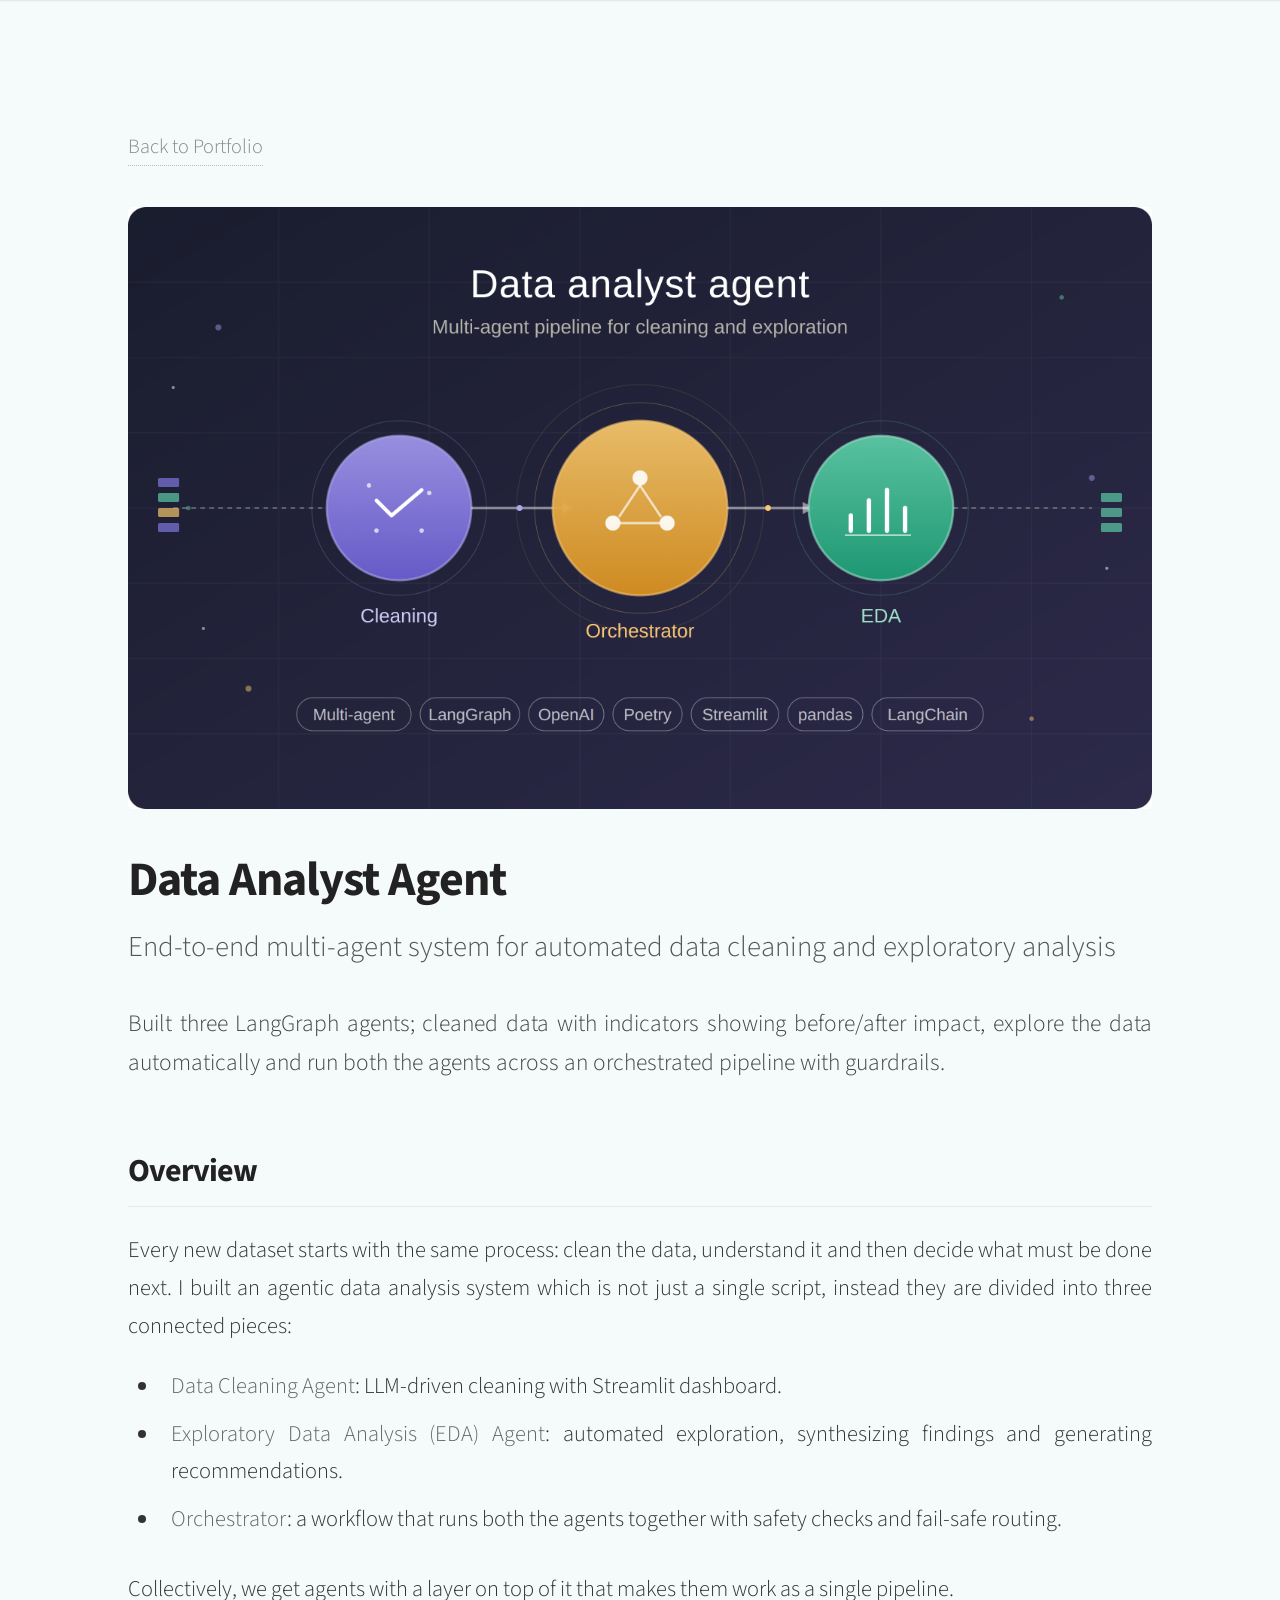
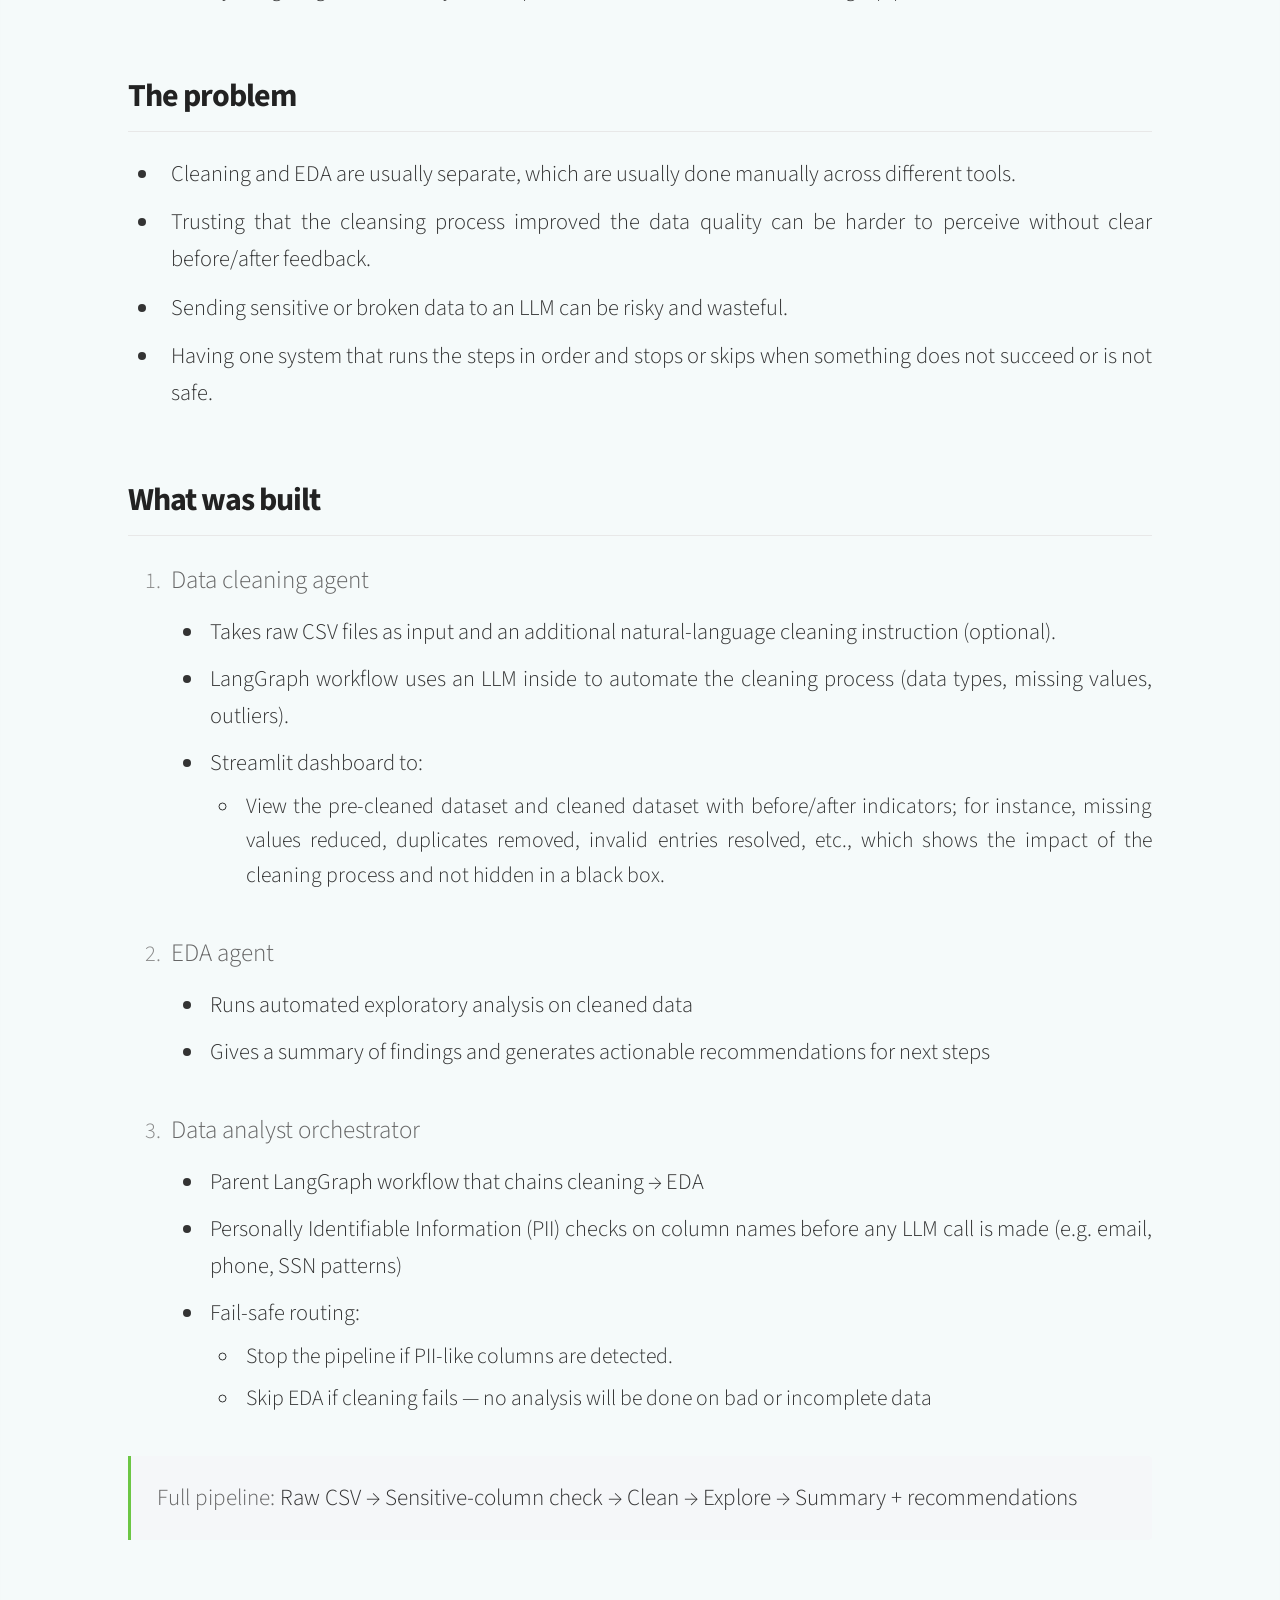
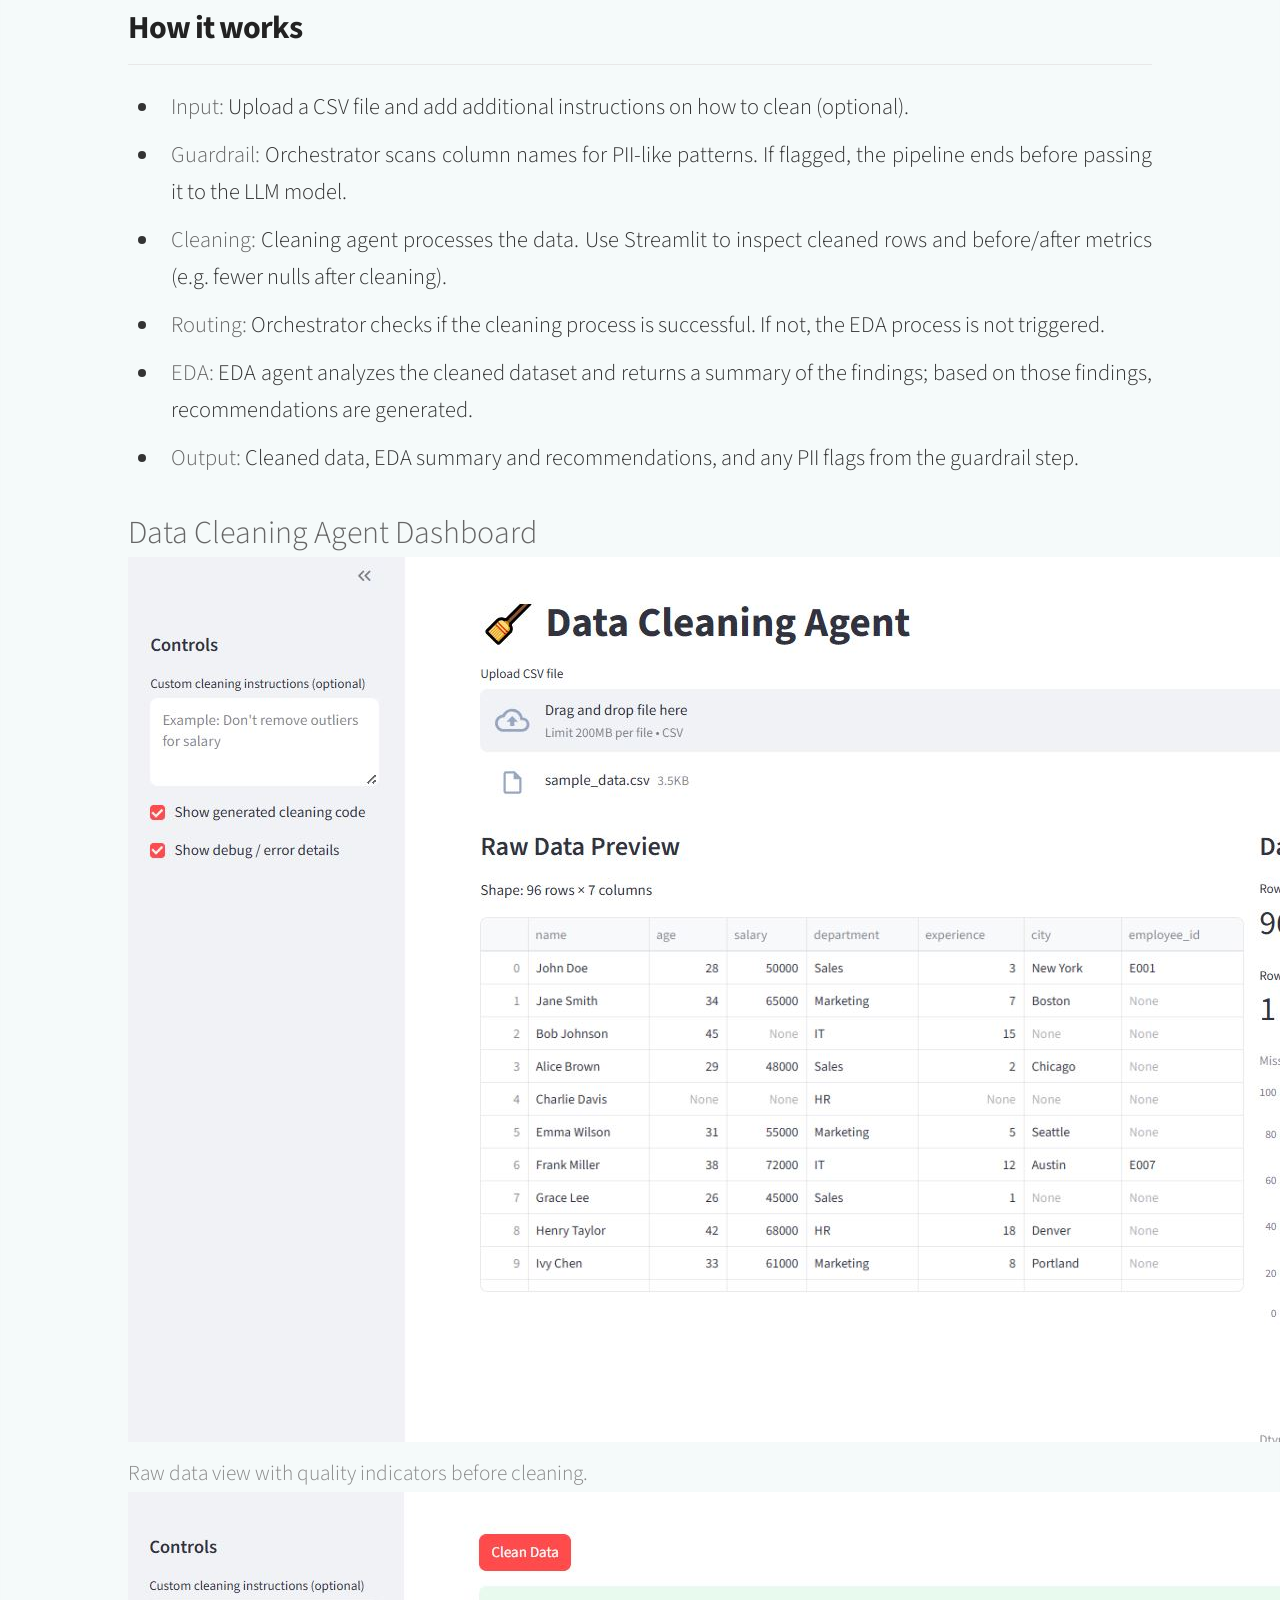
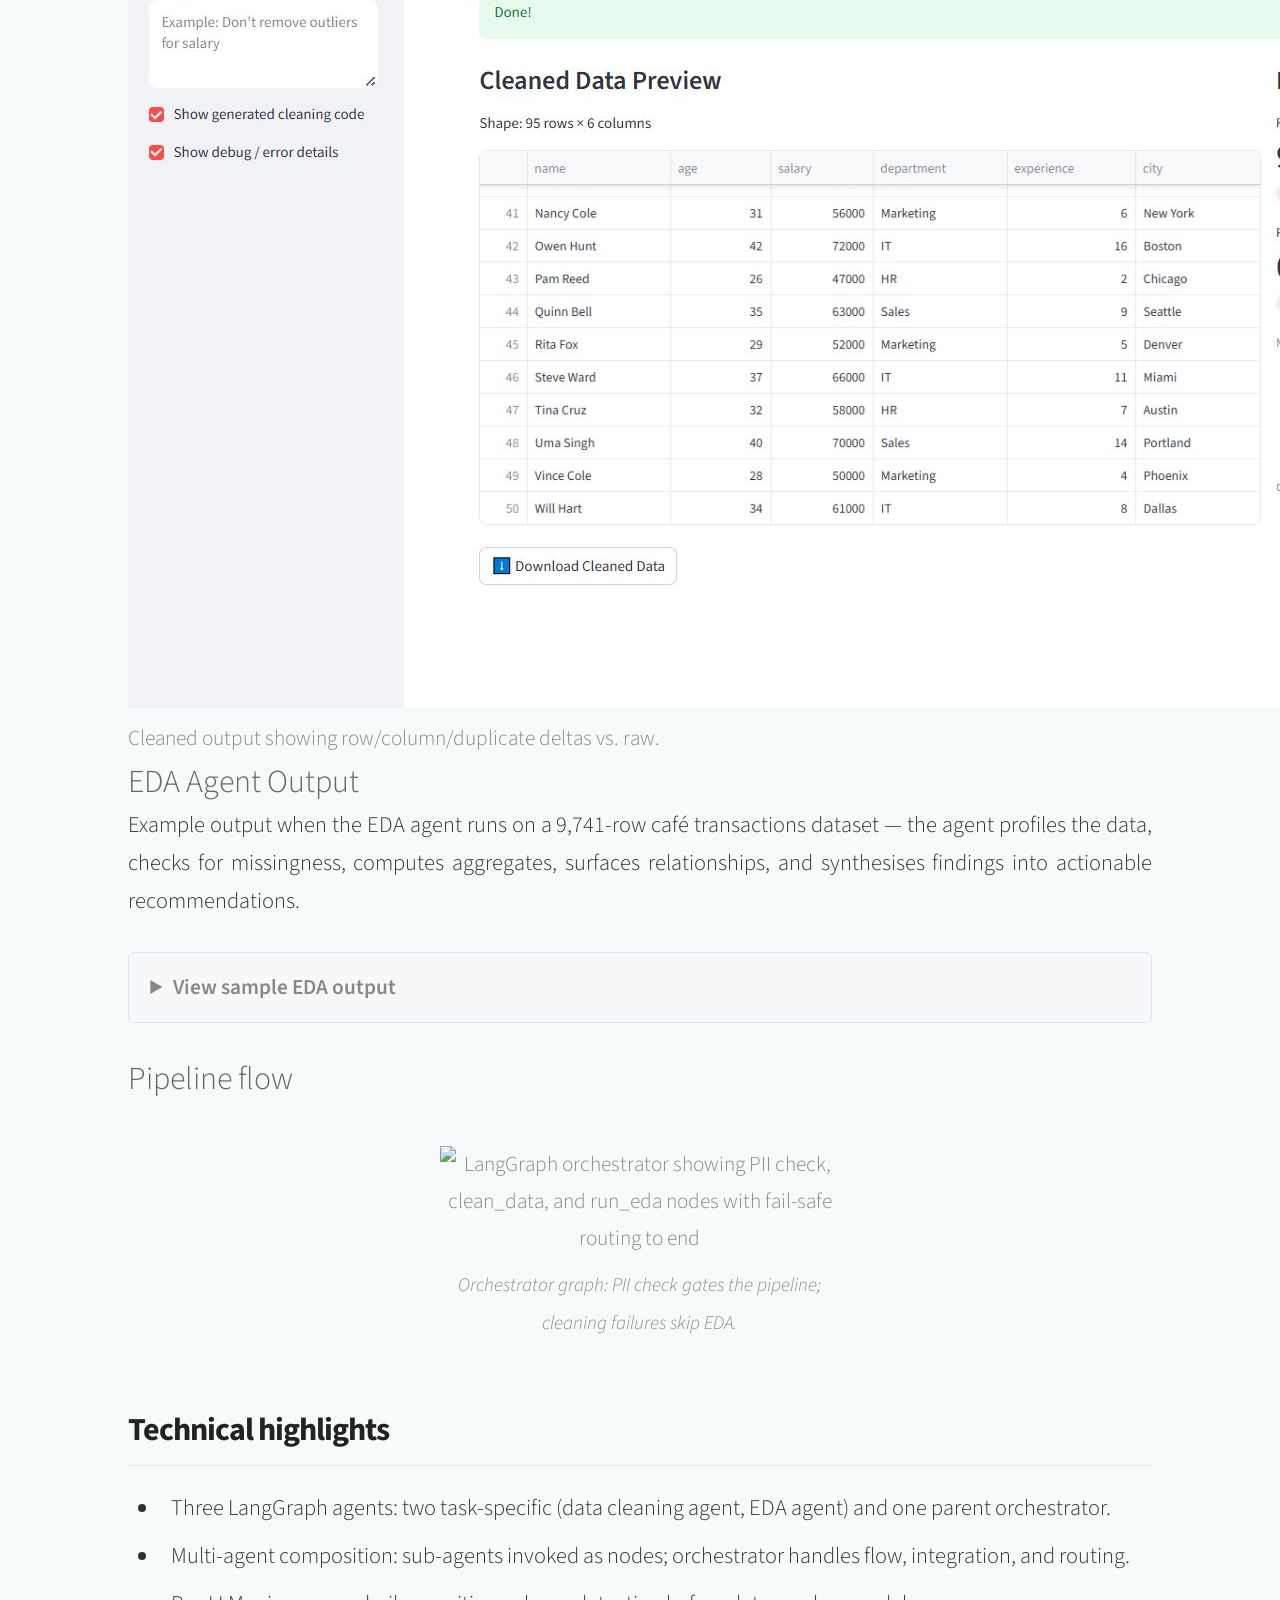
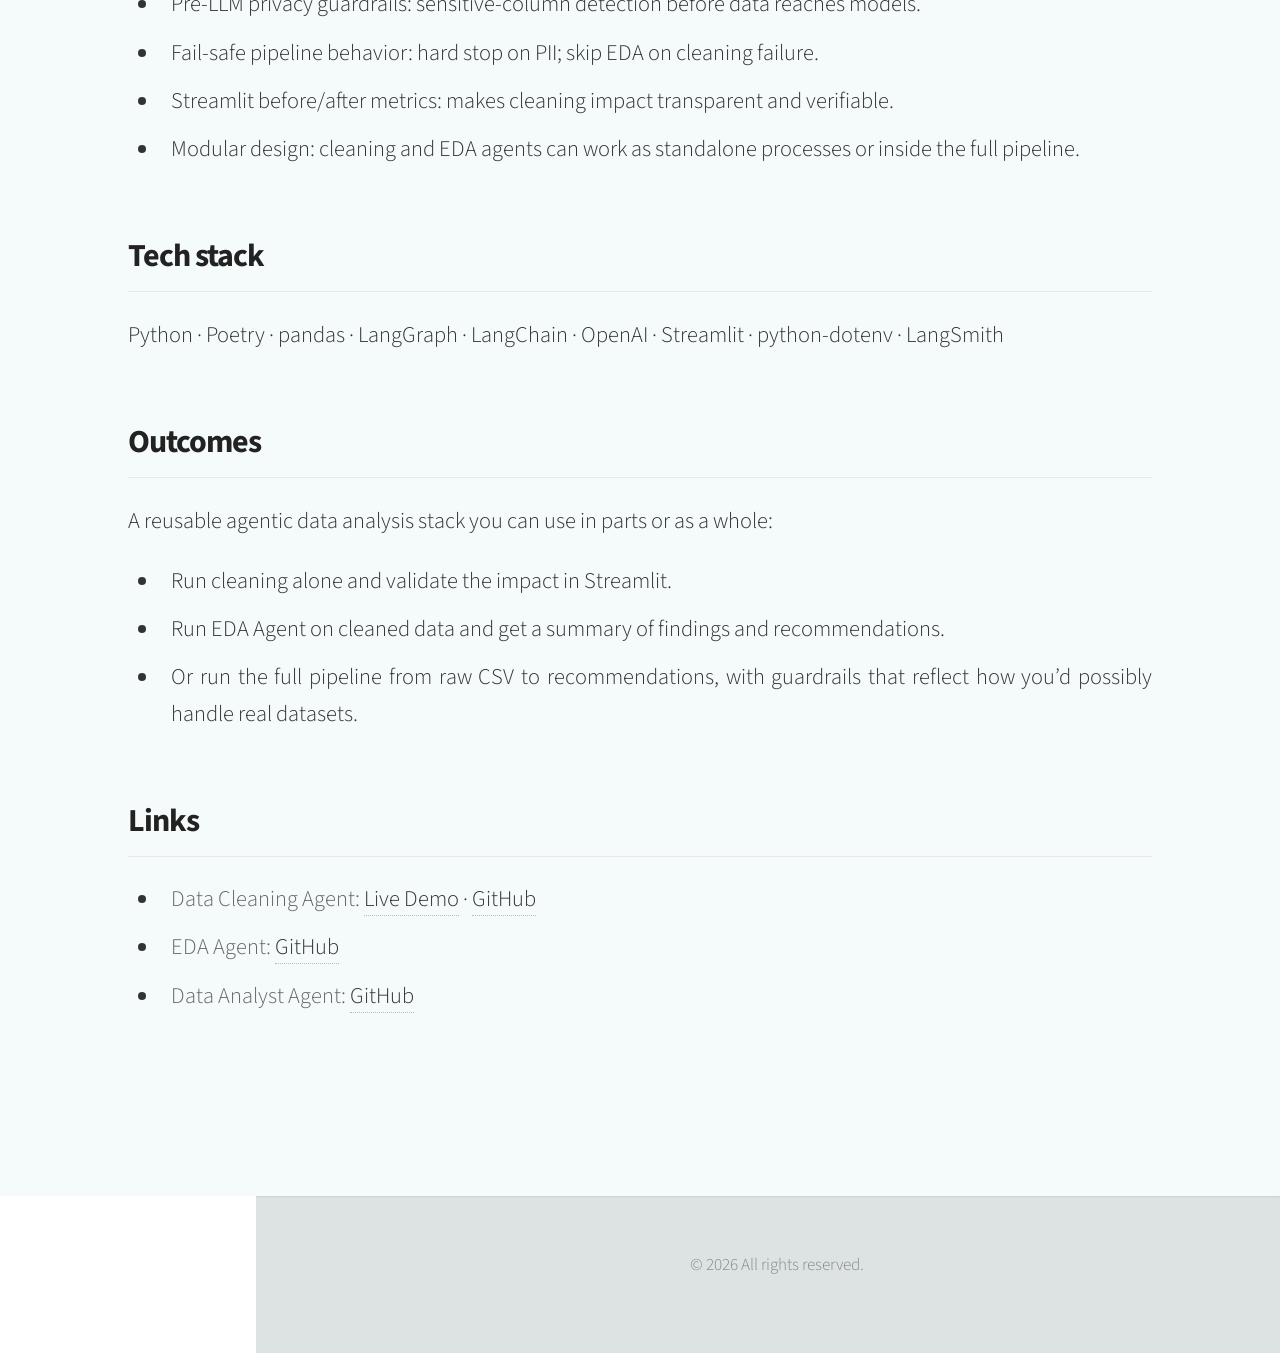
==== data-analyst-agent.html @ 14a00b99 "data analyst agent page updated" ====
<!DOCTYPE HTML>
<html>
	<head>
		<title>Data Analyst Agent | Md. Azlan</title>
		<meta charset="utf-8" />
		<meta name="viewport" content="width=device-width, initial-scale=1, user-scalable=no" />
		<link rel="stylesheet" href="assets/css/main.css" />
		<link rel="stylesheet" href="assets/css/project.css" />
	</head>
	<body class="is-preload project-page">

		<div id="main">
			<section class="two">
				<div class="project-detail">

					<a href="index.html#portfolio" class="back-link icon solid fa-arrow-left"> Back to Portfolio</a>

					<div class="project-hero-image">
						<img src="images/data_analyst_agent_cover.png" alt="Data Analyst Agent" />
					</div>

					<header>
						<h1>Data Analyst Agent</h1>
						<p class="project-tagline">End-to-end multi-agent system for automated data cleaning and exploratory analysis</p>
						<p class="project-lead">Built three LangGraph agents; cleaned data with indicators showing before/after impact, explore the data automatically and run both the agents across an orchestrated pipeline with guardrails.</p>
					</header>

					<h2>Overview</h2>
					<p>Every new dataset starts with the same process: clean the data, understand it and then decide what must be done next. I built an agentic data analysis system which is not just a single script, instead they are divided into three connected pieces:</p>
					<ul>
						<li><strong>Data Cleaning Agent</strong>: LLM-driven cleaning with Streamlit dashboard.</li>
						<li><strong>Exploratory Data Analysis (EDA) Agent</strong>: automated exploration, synthesizing findings and generating recommendations.</li>
						<li><strong>Orchestrator</strong>: a workflow that runs both the agents together with safety checks and fail-safe routing.</li>
					</ul>
					<p>Collectively, we get agents with a layer on top of it that makes them work as a single pipeline.</p>

					<h2>The problem</h2>
					<ul>
						<li>Cleaning and EDA are usually separate, which are usually done manually across different tools.</li>
						<li>Trusting that the cleansing process improved the data quality can be harder to perceive without clear before/after feedback.</li>
						<li>Sending sensitive or broken data to an LLM can be risky and wasteful.</li>
						<li>Having one system that runs the steps in order and stops or skips when something does not succeed or is not safe.</li>
					</ul>

					<h2>What was built</h2>
					<ol class="project-numbered-list">
						<li>
							<strong>Data cleaning agent</strong>
							<ul>
								<li>Takes raw CSV files as input and an additional natural-language cleaning instruction (optional).</li>
								<li>LangGraph workflow uses an LLM inside to automate the cleaning process (data types, missing values, outliers).</li>
								<li>Streamlit dashboard to:
									<ul>
										<li>View the pre-cleaned dataset and cleaned dataset with before/after indicators; for instance, missing values reduced, duplicates removed, invalid entries resolved, etc., which shows the impact of the cleaning process and not hidden in a black box.</li>
									</ul>
								</li>
							</ul>
						</li>
						<li>
							<strong>EDA agent</strong>
							<ul>
								<li>Runs automated exploratory analysis on cleaned data</li>
								<li>Gives a summary of findings and generates actionable recommendations for next steps</li>
							</ul>
						</li>
						<li>
							<strong>Data analyst orchestrator</strong>
							<ul>
								<li>Parent LangGraph workflow that chains cleaning → EDA</li>
								<li>Personally Identifiable Information (PII) checks on column names before any LLM call is made (e.g. email, phone, SSN patterns)</li>
								<li>Fail-safe routing:
									<ul>
										<li>Stop the pipeline if PII-like columns are detected.</li>
										<li>Skip EDA if cleaning fails — no analysis will be done on bad or incomplete data</li>
									</ul>
								</li>
							</ul>
						</li>
					</ol>

					<p class="project-pipeline"><strong>Full pipeline:</strong> Raw CSV → Sensitive-column check → Clean → Explore → Summary + recommendations</p>

					<h2>How it works</h2>
					<ul>
						<li><strong>Input:</strong> Upload a CSV file and add additional instructions on how to clean (optional).</li>
						<li><strong>Guardrail:</strong> Orchestrator scans column names for PII-like patterns. If flagged, the pipeline ends before passing it to the LLM model.</li>
						<li><strong>Cleaning:</strong> Cleaning agent processes the data. Use Streamlit to inspect cleaned rows and before/after metrics (e.g. fewer nulls after cleaning).</li>
						<li><strong>Routing:</strong> Orchestrator checks if the cleaning process is successful. If not, the EDA process is not triggered.</li>
						<li><strong>EDA:</strong> EDA agent analyzes the cleaned dataset and returns a summary of the findings; based on those findings, recommendations are generated.</li>
						<li><strong>Output:</strong> Cleaned data, EDA summary and recommendations, and any PII flags from the guardrail step.</li>
					</ul>

					<h3>Data Cleaning Agent Dashboard</h3>
					<figure class="project-screenshots">
                    	<img src="images/data_cleaning_agent_dashboard_1.JPG" alt="Raw data preview with quality metrics" />
    					<figcaption>Raw data view with quality indicators before cleaning.</figcaption>
                    </figure>
                    <figure class="project-screenshots">
                    	<img src="images/data_cleaning_agent_dashboard_2.JPG" alt="Cleaned data with before/after deltas" />
                        <figcaption>Cleaned output showing row/column/duplicate deltas vs. raw.</figcaption>
                    </figure>

					<h3>EDA Agent Output</h3>
					<p>Example output when the EDA agent runs on a 9,741-row café transactions dataset — the agent profiles the data, checks for missingness, computes aggregates, surfaces relationships, and synthesises findings into actionable recommendations.</p>

					<details class="project-eda-details">
    					<summary>View sample EDA output</summary>
						<pre class="project-eda-output">============================================================
							DATASET PROFILE
							============================================================
							shape: 9,741 rows × 6 columns
							columns: Transaction ID, Item, Quantity, Price Per Unit, Total Spent, Transaction Date
							
							Observations:
							  • The dataset contains 9,741 transactions with an average quantity
								of approximately 3 items per transaction, indicating consistent
								purchasing behavior among customers.
							  • The most frequently purchased item is juice (1,499 transactions),
								while notable occurrences of 'unknown' and 'error' items may
								require further investigation.
							
							============================================================
							MISSINGNESS ANALYSIS
							============================================================
							complete_rows: 9,741 (100.0%)
							
							Observations:
							  • No missing values in any column — the dataset is fully populated,
								so all variables are available for analysis without imputation.
							
							============================================================
							AGGREGATES ANALYSIS
							============================================================
							group_by: Item
							
							Observations:
							  • Juice is the most popular item (1,499 purchases), followed by
								coffee and cake — a strong preference for beverages and desserts.
							  • Max price for juice and salad is $5.00 (premium offerings),
								while coffee and cake sit at $3.00 (more affordable).
							
							============================================================
							RELATIONSHIPS ANALYSIS
							============================================================
							Observations:
							  • Strong positive correlation (0.65) between Quantity and Total Spent
								— higher quantities lead to significantly higher spending.
							  • Mean price range across items is 3.77, suggesting considerable
								pricing variation that could influence purchasing behavior.
							
							============================================================
							FINAL SYNTHESIS
							============================================================
							Summary:
							Consistent purchasing behavior with juice leading sales, followed by
							coffee and cake. A strong positive correlation between quantity and
							total spent indicates higher quantities drive increased spending,
							while pricing variation across items may influence decisions.
							
							Recommendations:
							  • Investigate 'unknown' and 'error' items to understand their impact
								on sales and customer experience.
							  • Promote top-sellers (juice, coffee, cake) to boost sales further.
							  • Segment customers by purchasing behavior for tailored marketing.
							  • Refine pricing strategy for premium items (juice, salad) to
								maximise revenue while maintaining interest.</pre>
						</details>

					<h3>Pipeline flow</h3>
                    <figure class="project-graph">
                    	<img src="images/data_analyst_agent_graph.png" alt="LangGraph orchestrator showing PII check, clean_data, and run_eda nodes with fail-safe routing to end" />
                    	<figcaption>Orchestrator graph: PII check gates the pipeline; cleaning failures skip EDA.</figcaption>
                    </figure>

					<h2>Technical highlights</h2>
					<ul>
						<li>Three LangGraph agents: two task-specific (data cleaning agent, EDA agent) and one parent orchestrator.</li>
						<li>Multi-agent composition: sub-agents invoked as nodes; orchestrator handles flow, integration, and routing.</li>
						<li>Pre-LLM privacy guardrails: sensitive-column detection before data reaches models.</li>
						<li>Fail-safe pipeline behavior: hard stop on PII; skip EDA on cleaning failure.</li>
						<li>Streamlit before/after metrics: makes cleaning impact transparent and verifiable.</li>
						<li>Modular design: cleaning and EDA agents can work as standalone processes or inside the full pipeline.</li>
					</ul>

					<h2>Tech stack</h2>
					<p>Python · Poetry · pandas · LangGraph · LangChain · OpenAI · Streamlit · python-dotenv · LangSmith</p>

					<h2>Outcomes</h2>
					<p>A reusable agentic data analysis stack you can use in parts or as a whole:</p>
					<ul>
						<li>Run cleaning alone and validate the impact in Streamlit.</li>
						<li>Run EDA Agent on cleaned data and get a summary of findings and recommendations.</li>
						<li>Or run the full pipeline from raw CSV to recommendations, with guardrails that reflect how you’d possibly handle real datasets.</li>
					</ul>

					<h2>Links</h2>
					<ul>
						<li><strong>Data Cleaning Agent:</strong>
							<a href="https://data-cleaning-agent-6f5w.onrender.com/" target="_blank" rel="noopener noreferrer">Live Demo</a> ·
							<a href="https://github.com/azlanm10/data_cleaning_agent" target="_blank" rel="noopener noreferrer">GitHub</a>
						</li>
						<li><strong>EDA Agent:</strong> 
							<a href="https://github.com/azlanm10/eda_workflow" target="_blank" rel="noopener noreferrer">GitHub</a>
						</li>
						<li><strong>Data Analyst Agent:</strong> 
							<a href="https://github.com/azlanm10/data_analyst_agent" target="_blank" rel="noopener noreferrer">GitHub</a>
						</li>
					</ul>
				</div>
			</section>
		</div>

		<div id="footer">
			<ul class="copyright">
				<li>&copy; 2026 All rights reserved.</li>
			</ul>
		</div>

		<script src="assets/js/jquery.min.js"></script>
		<script src="assets/js/jquery.scrolly.min.js"></script>
		<script src="assets/js/jquery.scrollex.min.js"></script>
		<script src="assets/js/browser.min.js"></script>
		<script src="assets/js/breakpoints.min.js"></script>
		<script src="assets/js/util.js"></script>
		<script src="assets/js/main.js"></script>

	</body>
</html>
---- assets/css/main.css ----
@import url("fontawesome-all.min.css");
@import url("https://fonts.googleapis.com/css?family=Source+Sans+Pro:300,300italic,400,600,700");

/*
	Prologue by HTML5 UP
	html5up.net | @ajlkn
	Free for personal and commercial use under the CCA 3.0 license (html5up.net/license)
*/

html, body, div, span, applet, object,
iframe, h1, h2, h3, h4, h5, h6, p, blockquote,
pre, a, abbr, acronym, address, big, cite,
code, del, dfn, em, img, ins, kbd, q, s, samp,
small, strike, strong, sub, sup, tt, var, b,
u, i, center, dl, dt, dd, ol, ul, li, fieldset,
form, label, legend, table, caption, tbody,
tfoot, thead, tr, th, td, article, aside,
canvas, details, embed, figure, figcaption,
footer, header, hgroup, menu, nav, output, ruby,
section, summary, time, mark, audio, video {
	margin: 0;
	padding: 0;
	border: 0;
	font-size: 100%;
	font: inherit;
	vertical-align: baseline;}

article, aside, details, figcaption, figure,
footer, header, hgroup, menu, nav, section {
	display: block;}

body {
	line-height: 1;
}

ol, ul {
	list-style: none;
}

blockquote, q {
	quotes: none;
}

	blockquote:before, blockquote:after, q:before, q:after {
		content: '';
		content: none;
	}

table {
	border-collapse: collapse;
	border-spacing: 0;
}

body {
	-webkit-text-size-adjust: none;
}

mark {
	background-color: transparent;
	color: inherit;
}

input::-moz-focus-inner {
	border: 0;
	padding: 0;
}

input, select, textarea {
	-moz-appearance: none;
	-webkit-appearance: none;
	-ms-appearance: none;
	appearance: none;
}

/* Basic */

	html {
		box-sizing: border-box;
	}

	*, *:before, *:after {
		box-sizing: inherit;
	}

	body {
		background: #fff;
		font-family: 'Source Sans Pro', sans-serif;
		font-size: 19pt;
		font-weight: 300;
		line-height: 1.75em;
		color: #888;
	}

		body.is-preload *, body.is-preload *:before, body.is-preload *:after {
			-moz-animation: none !important;
			-webkit-animation: none !important;
			-ms-animation: none !important;
			animation: none !important;
			-moz-transition: none !important;
			-webkit-transition: none !important;
			-ms-transition: none !important;
			transition: none !important;
		}

	input, textarea, select {
		font-family: 'Source Sans Pro', sans-serif;
		font-size: 19pt;
		font-weight: 300;
		line-height: 1.75em;
		color: #888;
	}

	h1, h2, h3, h4, h5, h6 {
		font-weight: 300;
		color: #666;
		line-height: 1.5em;
	}

	h1 a, h2 a, h3 a, h4 a, h5 a, h6 a {
		color: inherit;
		text-decoration: none;
	}

		h1 a strong, h2 a strong, h3 a strong, h4 a strong, h5 a strong, h6 a strong {
			color: #333;
		}

	h2 {
		font-size: 2em;
		font-weight: bold;
		letter-spacing: -1px;
	}

		h2.alt {
			color: #888;
		}

			h2.alt strong {
				color: #666;
			}
	
	h4 {
		font-size: 1.5em;
		font-weight: bold;
		letter-spacing: -1px;
	}
		
		h2.alt {
			color: #221717;
		}

			h4.alt strong {
				color: #1f1616;
			}

	h3 {
		font-size: 1.5em;
	}

	header {
		margin: 0 0 2em 0;
	}

		header > p {
			margin: 1em 0 0 0;
		}

	footer {
		margin: 2em 0 0 0;
	}

	strong, b {
		font-weight: 300;
		color: #666;
	}

	em, i {
		font-style: italic;
	}

	a {
		text-decoration: none;
		color: inherit;
		border-bottom: dotted 1px rgba(128, 128, 128, 0.5);
		-moz-transition: color 0.35s ease-in-out, border-bottom-color 0.35s ease-in-out;
		-webkit-transition: color 0.35s ease-in-out, border-bottom-color 0.35s ease-in-out;
		-ms-transition: color 0.35s ease-in-out, border-bottom-color 0.35s ease-in-out;
		transition: color 0.35s ease-in-out, border-bottom-color 0.35s ease-in-out;
		outline: 0;
	}

		a:hover {
			color: #E27689;
			border-bottom-color: rgba(255, 255, 255, 0);
		}

	sub {
		position: relative;
		top: 0.5em;
		font-size: 0.8em;
	}

	sup {
		position: relative;
		top: -0.5em;
		font-size: 0.8em;
	}

	hr {
		border: 0;
		border-top: solid 1px #ddd;
	}

	blockquote {
		border-left: solid 0.5em #ddd;
		padding: 1em 0 1em 2em;
		font-style: italic;
	}

	p, ul, ol, dl, table {
		margin-bottom: 2em;
	}

	br.clear {
		clear: both;
	}

/* Container */

	.container {
		margin: 0 auto;
		max-width: 100%;
		width: 1400px;
	}

		@media screen and (min-width: 961px) and (max-width: 1880px) {

			.container {
				width: 1200px;
			}

		}

		@media screen and (min-width: 961px) and (max-width: 1620px) {

			.container {
				width: 960px;
			}

		}

		@media screen and (min-width: 961px) and (max-width: 1320px) {

			.container {
				width: 100%;
			}

		}

		@media screen and (max-width: 960px) {

			.container {
				width: 100%;
			}

		}

		@media screen and (max-width: 736px) {

			.container {
				width: 100%;
			}

		}

/* Row */

	.row {
		display: flex;
		flex-wrap: wrap;
		box-sizing: border-box;
		align-items: stretch;
	}

		.row > * {
			box-sizing: border-box;
		}

		.row.gtr-uniform > * > :last-child {
			margin-bottom: 0;
		}

		.row.aln-left {
			justify-content: flex-start;
		}

		.row.aln-center {
			justify-content: center;
		}

		.row.aln-right {
			justify-content: flex-end;
		}

		.row.aln-top {
			align-items: flex-start;
		}

		.row.aln-middle {
			align-items: center;
		}

		.row.aln-bottom {
			align-items: flex-end;
		}

		.row > .imp {
			order: -1;
		}

		.row > .col-1 {
			width: 8.33333%;
		}

		.row > .off-1 {
			margin-left: 8.33333%;
		}

		.row > .col-2 {
			width: 16.66667%;
		}

		.row > .off-2 {
			margin-left: 16.66667%;
		}

		.row > .col-3 {
			width: 25%;
		}

		.row > .off-3 {
			margin-left: 25%;
		}

		.row > .col-4 {
			width: 33.33333%;
		}

		.row > .off-4 {
			margin-left: 33.33333%;
		}

		.row > .col-5 {
			width: 41.66667%;
		}

		.row > .off-5 {
			margin-left: 41.66667%;
		}

		.row > .col-6 {
			width: 50%;
		}

		.row > .off-6 {
			margin-left: 50%;
		}

		.row > .col-7 {
			width: 58.33333%;
		}

		.row > .off-7 {
			margin-left: 58.33333%;
		}

		.row > .col-8 {
			width: 66.66667%;
		}

		.row > .off-8 {
			margin-left: 66.66667%;
		}

		.row > .col-9 {
			width: 75%;
		}

		.row > .off-9 {
			margin-left: 75%;
		}

		.row > .col-10 {
			width: 83.33333%;
		}

		.row > .off-10 {
			margin-left: 83.33333%;
		}

		.row > .col-11 {
			width: 91.66667%;
		}

		.row > .off-11 {
			margin-left: 91.66667%;
		}

		.row > .col-12 {
			width: 100%;
		}

		.row > .off-12 {
			margin-left: 100%;
		}

		.row.gtr-0 {
			margin-top: 0px;
			margin-left: 0px;
		}

			.row.gtr-0 > * {
				padding: 0px 0 0 0px;
			}

			.row.gtr-0.gtr-uniform {
				margin-top: 0px;
			}

				.row.gtr-0.gtr-uniform > * {
					padding-top: 0px;
				}

		.row.gtr-25 {
			margin-top: -10px;
			margin-left: -10px;
		}

			.row.gtr-25 > * {
				padding: 10px 0 0 10px;
			}

			.row.gtr-25.gtr-uniform {
				margin-top: -10px;
			}

				.row.gtr-25.gtr-uniform > * {
					padding-top: 10px;
				}

		.row.gtr-50 {
			margin-top: -20px;
			margin-left: -20px;
		}

			.row.gtr-50 > * {
				padding: 20px 0 0 20px;
			}

			.row.gtr-50.gtr-uniform {
				margin-top: -20px;
			}

				.row.gtr-50.gtr-uniform > * {
					padding-top: 20px;
				}

		.row {
			margin-top: -40px;
			margin-left: -40px;
		}

			.row > * {
				padding: 40px 0 0 40px;
			}

			.row.gtr-uniform {
				margin-top: -40px;
			}

				.row.gtr-uniform > * {
					padding-top: 40px;
				}

		.row.gtr-150 {
			margin-top: -60px;
			margin-left: -60px;
		}

			.row.gtr-150 > * {
				padding: 60px 0 0 60px;
			}

			.row.gtr-150.gtr-uniform {
				margin-top: -60px;
			}

				.row.gtr-150.gtr-uniform > * {
					padding-top: 60px;
				}

		.row.gtr-200 {
			margin-top: -80px;
			margin-left: -80px;
		}

			.row.gtr-200 > * {
				padding: 80px 0 0 80px;
			}

			.row.gtr-200.gtr-uniform {
				margin-top: -80px;
			}

				.row.gtr-200.gtr-uniform > * {
					padding-top: 80px;
				}

		@media screen and (min-width: 961px) and (max-width: 1880px) {

			.row {
				display: flex;
				flex-wrap: wrap;
				box-sizing: border-box;
				align-items: stretch;
			}

				.row > * {
					box-sizing: border-box;
				}

				.row.gtr-uniform > * > :last-child {
					margin-bottom: 0;
				}

				.row.aln-left {
					justify-content: flex-start;
				}

				.row.aln-center {
					justify-content: center;
				}

				.row.aln-right {
					justify-content: flex-end;
				}

				.row.aln-top {
					align-items: flex-start;
				}

				.row.aln-middle {
					align-items: center;
				}

				.row.aln-bottom {
					align-items: flex-end;
				}

				.row > .imp-wide {
					order: -1;
				}

				.row > .col-1-wide {
					width: 8.33333%;
				}

				.row > .off-1-wide {
					margin-left: 8.33333%;
				}

				.row > .col-2-wide {
					width: 16.66667%;
				}

				.row > .off-2-wide {
					margin-left: 16.66667%;
				}

				.row > .col-3-wide {
					width: 25%;
				}

				.row > .off-3-wide {
					margin-left: 25%;
				}

				.row > .col-4-wide {
					width: 33.33333%;
				}

				.row > .off-4-wide {
					margin-left: 33.33333%;
				}

				.row > .col-5-wide {
					width: 41.66667%;
				}

				.row > .off-5-wide {
					margin-left: 41.66667%;
				}

				.row > .col-6-wide {
					width: 50%;
				}

				.row > .off-6-wide {
					margin-left: 50%;
				}

				.row > .col-7-wide {
					width: 58.33333%;
				}

				.row > .off-7-wide {
					margin-left: 58.33333%;
				}

				.row > .col-8-wide {
					width: 66.66667%;
				}

				.row > .off-8-wide {
					margin-left: 66.66667%;
				}

				.row > .col-9-wide {
					width: 75%;
				}

				.row > .off-9-wide {
					margin-left: 75%;
				}

				.row > .col-10-wide {
					width: 83.33333%;
				}

				.row > .off-10-wide {
					margin-left: 83.33333%;
				}

				.row > .col-11-wide {
					width: 91.66667%;
				}

				.row > .off-11-wide {
					margin-left: 91.66667%;
				}

				.row > .col-12-wide {
					width: 100%;
				}

				.row > .off-12-wide {
					margin-left: 100%;
				}

				.row.gtr-0 {
					margin-top: 0px;
					margin-left: 0px;
				}

					.row.gtr-0 > * {
						padding: 0px 0 0 0px;
					}

					.row.gtr-0.gtr-uniform {
						margin-top: 0px;
					}

						.row.gtr-0.gtr-uniform > * {
							padding-top: 0px;
						}

				.row.gtr-25 {
					margin-top: -10px;
					margin-left: -10px;
				}

					.row.gtr-25 > * {
						padding: 10px 0 0 10px;
					}

					.row.gtr-25.gtr-uniform {
						margin-top: -10px;
					}

						.row.gtr-25.gtr-uniform > * {
							padding-top: 10px;
						}

				.row.gtr-50 {
					margin-top: -20px;
					margin-left: -20px;
				}

					.row.gtr-50 > * {
						padding: 20px 0 0 20px;
					}

					.row.gtr-50.gtr-uniform {
						margin-top: -20px;
					}

						.row.gtr-50.gtr-uniform > * {
							padding-top: 20px;
						}

				.row {
					margin-top: -40px;
					margin-left: -40px;
				}

					.row > * {
						padding: 40px 0 0 40px;
					}

					.row.gtr-uniform {
						margin-top: -40px;
					}

						.row.gtr-uniform > * {
							padding-top: 40px;
						}

				.row.gtr-150 {
					margin-top: -60px;
					margin-left: -60px;
				}

					.row.gtr-150 > * {
						padding: 60px 0 0 60px;
					}

					.row.gtr-150.gtr-uniform {
						margin-top: -60px;
					}

						.row.gtr-150.gtr-uniform > * {
							padding-top: 60px;
						}

				.row.gtr-200 {
					margin-top: -80px;
					margin-left: -80px;
				}

					.row.gtr-200 > * {
						padding: 80px 0 0 80px;
					}

					.row.gtr-200.gtr-uniform {
						margin-top: -80px;
					}

						.row.gtr-200.gtr-uniform > * {
							padding-top: 80px;
						}

		}

		@media screen and (min-width: 961px) and (max-width: 1620px) {

			.row {
				display: flex;
				flex-wrap: wrap;
				box-sizing: border-box;
				align-items: stretch;
			}

				.row > * {
					box-sizing: border-box;
				}

				.row.gtr-uniform > * > :last-child {
					margin-bottom: 0;
				}

				.row.aln-left {
					justify-content: flex-start;
				}

				.row.aln-center {
					justify-content: center;
				}

				.row.aln-right {
					justify-content: flex-end;
				}

				.row.aln-top {
					align-items: flex-start;
				}

				.row.aln-middle {
					align-items: center;
				}

				.row.aln-bottom {
					align-items: flex-end;
				}

				.row > .imp-normal {
					order: -1;
				}

				.row > .col-1-normal {
					width: 8.33333%;
				}

				.row > .off-1-normal {
					margin-left: 8.33333%;
				}

				.row > .col-2-normal {
					width: 16.66667%;
				}

				.row > .off-2-normal {
					margin-left: 16.66667%;
				}

				.row > .col-3-normal {
					width: 25%;
				}

				.row > .off-3-normal {
					margin-left: 25%;
				}

				.row > .col-4-normal {
					width: 33.33333%;
				}

				.row > .off-4-normal {
					margin-left: 33.33333%;
				}

				.row > .col-5-normal {
					width: 41.66667%;
				}

				.row > .off-5-normal {
					margin-left: 41.66667%;
				}

				.row > .col-6-normal {
					width: 50%;
				}

				.row > .off-6-normal {
					margin-left: 50%;
				}

				.row > .col-7-normal {
					width: 58.33333%;
				}

				.row > .off-7-normal {
					margin-left: 58.33333%;
				}

				.row > .col-8-normal {
					width: 66.66667%;
				}

				.row > .off-8-normal {
					margin-left: 66.66667%;
				}

				.row > .col-9-normal {
					width: 75%;
				}

				.row > .off-9-normal {
					margin-left: 75%;
				}

				.row > .col-10-normal {
					width: 83.33333%;
				}

				.row > .off-10-normal {
					margin-left: 83.33333%;
				}

				.row > .col-11-normal {
					width: 91.66667%;
				}

				.row > .off-11-normal {
					margin-left: 91.66667%;
				}

				.row > .col-12-normal {
					width: 100%;
				}

				.row > .off-12-normal {
					margin-left: 100%;
				}

				.row.gtr-0 {
					margin-top: 0px;
					margin-left: 0px;
				}

					.row.gtr-0 > * {
						padding: 0px 0 0 0px;
					}

					.row.gtr-0.gtr-uniform {
						margin-top: 0px;
					}

						.row.gtr-0.gtr-uniform > * {
							padding-top: 0px;
						}

				.row.gtr-25 {
					margin-top: -10px;
					margin-left: -10px;
				}

					.row.gtr-25 > * {
						padding: 10px 0 0 10px;
					}

					.row.gtr-25.gtr-uniform {
						margin-top: -10px;
					}

						.row.gtr-25.gtr-uniform > * {
							padding-top: 10px;
						}

				.row.gtr-50 {
					margin-top: -20px;
					margin-left: -20px;
				}

					.row.gtr-50 > * {
						padding: 20px 0 0 20px;
					}

					.row.gtr-50.gtr-uniform {
						margin-top: -20px;
					}

						.row.gtr-50.gtr-uniform > * {
							padding-top: 20px;
						}

				.row {
					margin-top: -40px;
					margin-left: -40px;
				}

					.row > * {
						padding: 40px 0 0 40px;
					}

					.row.gtr-uniform {
						margin-top: -40px;
					}

						.row.gtr-uniform > * {
							padding-top: 40px;
						}

				.row.gtr-150 {
					margin-top: -60px;
					margin-left: -60px;
				}

					.row.gtr-150 > * {
						padding: 60px 0 0 60px;
					}

					.row.gtr-150.gtr-uniform {
						margin-top: -60px;
					}

						.row.gtr-150.gtr-uniform > * {
							padding-top: 60px;
						}

				.row.gtr-200 {
					margin-top: -80px;
					margin-left: -80px;
				}

					.row.gtr-200 > * {
						padding: 80px 0 0 80px;
					}

					.row.gtr-200.gtr-uniform {
						margin-top: -80px;
					}

						.row.gtr-200.gtr-uniform > * {
							padding-top: 80px;
						}

		}

		@media screen and (min-width: 961px) and (max-width: 1320px) {

			.row {
				display: flex;
				flex-wrap: wrap;
				box-sizing: border-box;
				align-items: stretch;
			}

				.row > * {
					box-sizing: border-box;
				}

				.row.gtr-uniform > * > :last-child {
					margin-bottom: 0;
				}

				.row.aln-left {
					justify-content: flex-start;
				}

				.row.aln-center {
					justify-content: center;
				}

				.row.aln-right {
					justify-content: flex-end;
				}

				.row.aln-top {
					align-items: flex-start;
				}

				.row.aln-middle {
					align-items: center;
				}

				.row.aln-bottom {
					align-items: flex-end;
				}

				.row > .imp-narrow {
					order: -1;
				}

				.row > .col-1-narrow {
					width: 8.33333%;
				}

				.row > .off-1-narrow {
					margin-left: 8.33333%;
				}

				.row > .col-2-narrow {
					width: 16.66667%;
				}

				.row > .off-2-narrow {
					margin-left: 16.66667%;
				}

				.row > .col-3-narrow {
					width: 25%;
				}

				.row > .off-3-narrow {
					margin-left: 25%;
				}

				.row > .col-4-narrow {
					width: 33.33333%;
				}

				.row > .off-4-narrow {
					margin-left: 33.33333%;
				}

				.row > .col-5-narrow {
					width: 41.66667%;
				}

				.row > .off-5-narrow {
					margin-left: 41.66667%;
				}

				.row > .col-6-narrow {
					width: 50%;
				}

				.row > .off-6-narrow {
					margin-left: 50%;
				}

				.row > .col-7-narrow {
					width: 58.33333%;
				}

				.row > .off-7-narrow {
					margin-left: 58.33333%;
				}

				.row > .col-8-narrow {
					width: 66.66667%;
				}

				.row > .off-8-narrow {
					margin-left: 66.66667%;
				}

				.row > .col-9-narrow {
					width: 75%;
				}

				.row > .off-9-narrow {
					margin-left: 75%;
				}

				.row > .col-10-narrow {
					width: 83.33333%;
				}

				.row > .off-10-narrow {
					margin-left: 83.33333%;
				}

				.row > .col-11-narrow {
					width: 91.66667%;
				}

				.row > .off-11-narrow {
					margin-left: 91.66667%;
				}

				.row > .col-12-narrow {
					width: 100%;
				}

				.row > .off-12-narrow {
					margin-left: 100%;
				}

				.row.gtr-0 {
					margin-top: 0px;
					margin-left: 0px;
				}

					.row.gtr-0 > * {
						padding: 0px 0 0 0px;
					}

					.row.gtr-0.gtr-uniform {
						margin-top: 0px;
					}

						.row.gtr-0.gtr-uniform > * {
							padding-top: 0px;
						}

				.row.gtr-25 {
					margin-top: -5px;
					margin-left: -5px;
				}

					.row.gtr-25 > * {
						padding: 5px 0 0 5px;
					}

					.row.gtr-25.gtr-uniform {
						margin-top: -5px;
					}

						.row.gtr-25.gtr-uniform > * {
							padding-top: 5px;
						}

				.row.gtr-50 {
					margin-top: -10px;
					margin-left: -10px;
				}

					.row.gtr-50 > * {
						padding: 10px 0 0 10px;
					}

					.row.gtr-50.gtr-uniform {
						margin-top: -10px;
					}

						.row.gtr-50.gtr-uniform > * {
							padding-top: 10px;
						}

				.row {
					margin-top: -20px;
					margin-left: -20px;
				}

					.row > * {
						padding: 20px 0 0 20px;
					}

					.row.gtr-uniform {
						margin-top: -20px;
					}

						.row.gtr-uniform > * {
							padding-top: 20px;
						}

				.row.gtr-150 {
					margin-top: -30px;
					margin-left: -30px;
				}

					.row.gtr-150 > * {
						padding: 30px 0 0 30px;
					}

					.row.gtr-150.gtr-uniform {
						margin-top: -30px;
					}

						.row.gtr-150.gtr-uniform > * {
							padding-top: 30px;
						}

				.row.gtr-200 {
					margin-top: -40px;
					margin-left: -40px;
				}

					.row.gtr-200 > * {
						padding: 40px 0 0 40px;
					}

					.row.gtr-200.gtr-uniform {
						margin-top: -40px;
					}

						.row.gtr-200.gtr-uniform > * {
							padding-top: 40px;
						}

		}

		@media screen and (max-width: 960px) {

			.row {
				display: flex;
				flex-wrap: wrap;
				box-sizing: border-box;
				align-items: stretch;
			}

				.row > * {
					box-sizing: border-box;
				}

				.row.gtr-uniform > * > :last-child {
					margin-bottom: 0;
				}

				.row.aln-left {
					justify-content: flex-start;
				}

				.row.aln-center {
					justify-content: center;
				}

				.row.aln-right {
					justify-content: flex-end;
				}

				.row.aln-top {
					align-items: flex-start;
				}

				.row.aln-middle {
					align-items: center;
				}

				.row.aln-bottom {
					align-items: flex-end;
				}

				.row > .imp-narrower {
					order: -1;
				}

				.row > .col-1-narrower {
					width: 8.33333%;
				}

				.row > .off-1-narrower {
					margin-left: 8.33333%;
				}

				.row > .col-2-narrower {
					width: 16.66667%;
				}

				.row > .off-2-narrower {
					margin-left: 16.66667%;
				}

				.row > .col-3-narrower {
					width: 25%;
				}

				.row > .off-3-narrower {
					margin-left: 25%;
				}

				.row > .col-4-narrower {
					width: 33.33333%;
				}

				.row > .off-4-narrower {
					margin-left: 33.33333%;
				}

				.row > .col-5-narrower {
					width: 41.66667%;
				}

				.row > .off-5-narrower {
					margin-left: 41.66667%;
				}

				.row > .col-6-narrower {
					width: 50%;
				}

				.row > .off-6-narrower {
					margin-left: 50%;
				}

				.row > .col-7-narrower {
					width: 58.33333%;
				}

				.row > .off-7-narrower {
					margin-left: 58.33333%;
				}

				.row > .col-8-narrower {
					width: 66.66667%;
				}

				.row > .off-8-narrower {
					margin-left: 66.66667%;
				}

				.row > .col-9-narrower {
					width: 75%;
				}

				.row > .off-9-narrower {
					margin-left: 75%;
				}

				.row > .col-10-narrower {
					width: 83.33333%;
				}

				.row > .off-10-narrower {
					margin-left: 83.33333%;
				}

				.row > .col-11-narrower {
					width: 91.66667%;
				}

				.row > .off-11-narrower {
					margin-left: 91.66667%;
				}

				.row > .col-12-narrower {
					width: 100%;
				}

				.row > .off-12-narrower {
					margin-left: 100%;
				}

				.row.gtr-0 {
					margin-top: 0px;
					margin-left: 0px;
				}

					.row.gtr-0 > * {
						padding: 0px 0 0 0px;
					}

					.row.gtr-0.gtr-uniform {
						margin-top: 0px;
					}

						.row.gtr-0.gtr-uniform > * {
							padding-top: 0px;
						}

				.row.gtr-25 {
					margin-top: -5px;
					margin-left: -5px;
				}

					.row.gtr-25 > * {
						padding: 5px 0 0 5px;
					}

					.row.gtr-25.gtr-uniform {
						margin-top: -5px;
					}

						.row.gtr-25.gtr-uniform > * {
							padding-top: 5px;
						}

				.row.gtr-50 {
					margin-top: -10px;
					margin-left: -10px;
				}

					.row.gtr-50 > * {
						padding: 10px 0 0 10px;
					}

					.row.gtr-50.gtr-uniform {
						margin-top: -10px;
					}

						.row.gtr-50.gtr-uniform > * {
							padding-top: 10px;
						}

				.row {
					margin-top: -20px;
					margin-left: -20px;
				}

					.row > * {
						padding: 20px 0 0 20px;
					}

					.row.gtr-uniform {
						margin-top: -20px;
					}

						.row.gtr-uniform > * {
							padding-top: 20px;
						}

				.row.gtr-150 {
					margin-top: -30px;
					margin-left: -30px;
				}

					.row.gtr-150 > * {
						padding: 30px 0 0 30px;
					}

					.row.gtr-150.gtr-uniform {
						margin-top: -30px;
					}

						.row.gtr-150.gtr-uniform > * {
							padding-top: 30px;
						}

				.row.gtr-200 {
					margin-top: -40px;
					margin-left: -40px;
				}

					.row.gtr-200 > * {
						padding: 40px 0 0 40px;
					}

					.row.gtr-200.gtr-uniform {
						margin-top: -40px;
					}

						.row.gtr-200.gtr-uniform > * {
							padding-top: 40px;
						}

		}

		@media screen and (max-width: 736px) {

			.row {
				display: flex;
				flex-wrap: wrap;
				box-sizing: border-box;
				align-items: stretch;
			}

				.row > * {
					box-sizing: border-box;
				}

				.row.gtr-uniform > * > :last-child {
					margin-bottom: 0;
				}

				.row.aln-left {
					justify-content: flex-start;
				}

				.row.aln-center {
					justify-content: center;
				}

				.row.aln-right {
					justify-content: flex-end;
				}

				.row.aln-top {
					align-items: flex-start;
				}

				.row.aln-middle {
					align-items: center;
				}

				.row.aln-bottom {
					align-items: flex-end;
				}

				.row > .imp-mobile {
					order: -1;
				}

				.row > .col-1-mobile {
					width: 8.33333%;
				}

				.row > .off-1-mobile {
					margin-left: 8.33333%;
				}

				.row > .col-2-mobile {
					width: 16.66667%;
				}

				.row > .off-2-mobile {
					margin-left: 16.66667%;
				}

				.row > .col-3-mobile {
					width: 25%;
				}

				.row > .off-3-mobile {
					margin-left: 25%;
				}

				.row > .col-4-mobile {
					width: 33.33333%;
				}

				.row > .off-4-mobile {
					margin-left: 33.33333%;
				}

				.row > .col-5-mobile {
					width: 41.66667%;
				}

				.row > .off-5-mobile {
					margin-left: 41.66667%;
				}

				.row > .col-6-mobile {
					width: 50%;
				}

				.row > .off-6-mobile {
					margin-left: 50%;
				}

				.row > .col-7-mobile {
					width: 58.33333%;
				}

				.row > .off-7-mobile {
					margin-left: 58.33333%;
				}

				.row > .col-8-mobile {
					width: 66.66667%;
				}

				.row > .off-8-mobile {
					margin-left: 66.66667%;
				}

				.row > .col-9-mobile {
					width: 75%;
				}

				.row > .off-9-mobile {
					margin-left: 75%;
				}

				.row > .col-10-mobile {
					width: 83.33333%;
				}

				.row > .off-10-mobile {
					margin-left: 83.33333%;
				}

				.row > .col-11-mobile {
					width: 91.66667%;
				}

				.row > .off-11-mobile {
					margin-left: 91.66667%;
				}

				.row > .col-12-mobile {
					width: 100%;
				}

				.row > .off-12-mobile {
					margin-left: 100%;
				}

				.row.gtr-0 {
					margin-top: 0px;
					margin-left: 0px;
				}

					.row.gtr-0 > * {
						padding: 0px 0 0 0px;
					}

					.row.gtr-0.gtr-uniform {
						margin-top: 0px;
					}

						.row.gtr-0.gtr-uniform > * {
							padding-top: 0px;
						}

				.row.gtr-25 {
					margin-top: -5px;
					margin-left: -5px;
				}

					.row.gtr-25 > * {
						padding: 5px 0 0 5px;
					}

					.row.gtr-25.gtr-uniform {
						margin-top: -5px;
					}

						.row.gtr-25.gtr-uniform > * {
							padding-top: 5px;
						}

				.row.gtr-50 {
					margin-top: -10px;
					margin-left: -10px;
				}

					.row.gtr-50 > * {
						padding: 10px 0 0 10px;
					}

					.row.gtr-50.gtr-uniform {
						margin-top: -10px;
					}

						.row.gtr-50.gtr-uniform > * {
							padding-top: 10px;
						}

				.row {
					margin-top: -20px;
					margin-left: -20px;
				}

					.row > * {
						padding: 20px 0 0 20px;
					}

					.row.gtr-uniform {
						margin-top: -20px;
					}

						.row.gtr-uniform > * {
							padding-top: 20px;
						}

				.row.gtr-150 {
					margin-top: -30px;
					margin-left: -30px;
				}

					.row.gtr-150 > * {
						padding: 30px 0 0 30px;
					}

					.row.gtr-150.gtr-uniform {
						margin-top: -30px;
					}

						.row.gtr-150.gtr-uniform > * {
							padding-top: 30px;
						}

				.row.gtr-200 {
					margin-top: -40px;
					margin-left: -40px;
				}

					.row.gtr-200 > * {
						padding: 40px 0 0 40px;
					}

					.row.gtr-200.gtr-uniform {
						margin-top: -40px;
					}

						.row.gtr-200.gtr-uniform > * {
							padding-top: 40px;
						}

		}

/* Sections/Article */

	section, article {
		margin-bottom: 3em;
	}

		section > :last-child,
		section > .container, section:last-child, article > :last-child,
		article > .container, article:last-child {
			margin-bottom: 0;
		}

		.row > section, .row > article {
			margin-bottom: 0;
		}

/* Image */

	.image {
		display: inline-block;
		border: 0;
	}

		.image img {
			display: block;
			width: 100%;
		}

		.image.avatar48 {
			width: 48px;
			height: 48px;
			background: #f00;
		}

			.image.avatar48 img {
				width: 48px;
				height: 48px;
			}

		.image.fit {
			display: block;
			width: 100%;
		}

		.image.featured {
			display: block;
			width: 100%;
			margin: 0 0 2em 0;
		}

		.image.left {
			float: left;
			margin: 0 2em 2em 0;
		}

		.image.centered {
			display: block;
			margin: 0 0 2em 0;
		}

			.image.centered img {
				margin: 0 auto;
				width: auto;
			}

/* List */

	ul {
		list-style: disc;
		padding-left: 1em;
	}

		ul li {
			padding-left: 0.5em;
		}

	ol {
		list-style: decimal;
		padding-left: 1.25em;
	}

		ol li {
			padding-left: 0.25em;
		}

/* Icons */

	ul.icons {
		cursor: default;
		list-style: none;
		padding-left: 0;
	}

		ul.icons li {
			display: inline-block;
			padding-left: 0;
		}

		ul.icons a {
			display: inline-block;
			width: 2em;
			height: 2em;
			line-height: 2em;
			text-align: center;
			border: 0;
		}

/* Form */

	form label {
		display: block;
		text-align: left;
		margin-bottom: 0.5em;
	}

	form input[type="text"],
	form input[type="email"],
	form input[type="password"],
	form select,
	form textarea {
		position: relative;
		-webkit-appearance: none;
		display: block;
		border: 0;
		outline: 0;
		background: #fff;
		background: rgba(255, 255, 255, 0.75);
		width: 100%;
		border-radius: 0.35em;
		padding: 0.75em 1em 0.75em 1em;
		box-shadow: inset 0 0.1em 0.1em 0 rgba(0, 0, 0, 0.05);
		border: solid 1px rgba(0, 0, 0, 0.15);
		-moz-transition: all 0.35s ease-in-out;
		-webkit-transition: all 0.35s ease-in-out;
		-ms-transition: all 0.35s ease-in-out;
		transition: all 0.35s ease-in-out;
	}

		form input[type="text"]:focus,
		form input[type="email"]:focus,
		form input[type="password"]:focus,
		form select:focus,
		form textarea:focus {
			box-shadow: 0 0 2px 1px #8ebebc;
			background: #fff;
		}

	form input[type="text"],
	form input[type="email"],
	form input[type="password"],
	form select {
		line-height: 1.25em;
	}

	form textarea {
		min-height: 14em;
	}

	form ::-webkit-input-placeholder {
		color: #555 !important;
	}

	form :-moz-placeholder {
		color: #555 !important;
	}

	form ::-moz-placeholder {
		color: #555 !important;
	}

	form :-ms-input-placeholder {
		color: #555 !important;
	}

	form ::-moz-focus-inner {
		border: 0;
	}

/* Table */

	table {
		width: 100%;
		text-align: left;
	}

		table tbody tr:nth-child(2n+2) {
			background: #f4f4f4;
		}

		table td {
			padding: 0.5em 1em 0.5em 1em;
		}

		table th {
			text-align: left;
			padding: 0.5em 1em 0.5em 1em;
			color: #fff;
			background: #222729 url("images/overlay.png");
		}

		table thead {
			background: #444;
			color: #fff;
		}

		table tfoot {
			background: #eee;
		}

/* Button */

	input[type="button"],
	input[type="submit"],
	input[type="reset"],
	button,
	.button {
		position: relative;
		display: inline-block;
		border-radius: 0.35em;
		color: #fff !important;
		text-decoration: none;
		padding: 0.75em 2.5em 0.75em 2.5em;
		background-color: #8ebebc;
		border: 0;
		cursor: pointer;
		background-image: -moz-linear-gradient(top, rgba(0, 0, 0, 0), rgba(0, 0, 0, 0.15)), url("images/overlay.png");
		background-image: -webkit-linear-gradient(top, rgba(0, 0, 0, 0), rgba(0, 0, 0, 0.15)), url("images/overlay.png");
		background-image: -ms-linear-gradient(top, rgba(0, 0, 0, 0), rgba(0, 0, 0, 0.15)), url("images/overlay.png");
		background-image: linear-gradient(top, rgba(0, 0, 0, 0), rgba(0, 0, 0, 0.15)), url("images/overlay.png");
		-moz-transition: background-color 0.35s ease-in-out;
		-webkit-transition: background-color 0.35s ease-in-out;
		-ms-transition: background-color 0.35s ease-in-out;
		transition: background-color 0.35s ease-in-out;
	}

		input[type="button"]:hover,
		input[type="submit"]:hover,
		input[type="reset"]:hover,
		button:hover,
		.button:hover {
			background-color: #9ececc;
		}

		input[type="button"]:active,
		input[type="submit"]:active,
		input[type="reset"]:active,
		button:active,
		.button:active {
			background-color: #7eaeac;
		}

/* Item */

	.item {
		box-shadow: 0 0.05em 0.15em 0 rgba(0, 0, 0, 0.05);
		margin-bottom: 40px;
	}

		.item header {
			background: #fff;
			margin: 0;
			padding: 1em 0 1em 0;
			font-size: 0.8em;
		}

			.item header h3 {
				font-size: 1em;
			}

/* Icons */

	.icon {
		text-decoration: none;
		text-decoration: none;
	}

		.icon:before {
			-moz-osx-font-smoothing: grayscale;
			-webkit-font-smoothing: antialiased;
			display: inline-block;
			font-style: normal;
			font-variant: normal;
			text-rendering: auto;
			line-height: 1;
			text-transform: none !important;
			font-family: 'Font Awesome 5 Free';
			font-weight: 400;
		}

		.icon:before {
			line-height: inherit;
		}

		.icon > .label {
			display: none;
		}

		.icon.solid:before {
			font-weight: 900;
		}

		.icon.brands:before {
			font-family: 'Font Awesome 5 Brands';
		}

/* Header */

	#header {
		display: -moz-flex;
		display: -webkit-flex;
		display: -ms-flex;
		display: flex;
		-moz-flex-direction: column;
		-webkit-flex-direction: column;
		-ms-flex-direction: column;
		flex-direction: column;
		-moz-justify-content: space-between;
		-webkit-justify-content: space-between;
		-ms-justify-content: space-between;
		justify-content: space-between;
		background: #222629 url("images/overlay.png");
		box-shadow: inset -0.25em 0 0.25em 0 rgba(0, 0, 0, 0.1);
		color: #fff;
		height: 100%;
		left: 0;
		overflow-y: auto;
		position: fixed;
		text-align: right;
		top: 0;
		width: 375px;
	}

		#header .top {
			-moz-flex-grow: 1;
			-webkit-flex-grow: 1;
			-ms-flex-grow: 1;
			flex-grow: 1;
		}

		#header .bottom {
			-moz-flex-shrink: 0;
			-webkit-flex-shrink: 0;
			-ms-flex-shrink: 0;
			flex-shrink: 0;
			padding: 1.5em 0 0.75em 0;
		}

			#header .bottom > :last-child {
				margin-bottom: 0;
			}

		#header .icons {
			font-size: 0.8em;
			text-align: center;
		}

			#header .icons a {
				color: #41484c;
				-moz-transition: color 0.35s ease-in-out;
				-webkit-transition: color 0.35s ease-in-out;
				-ms-transition: color 0.35s ease-in-out;
				transition: color 0.35s ease-in-out;
			}

				#header .icons a:hover {
					color: #fff;
				}

	#logo {
		position: relative;
		margin: 1.75em 1.5em 1.5em 1.5em;
		min-height: 48px;
		cursor: default;
	}

		#logo h1 {
			position: relative;
			color: #fff;
			font-weight: 600;
			font-size: 1em;
			line-height: 1em;
		}

		#logo p {
			position: relative;
			display: block;
			font-size: 0.6em;
			color: rgba(255, 255, 255, 0.5);
			line-height: 1.25em;
			margin: 0.5em 0 0 0;
		}

		#logo .image {
			position: absolute;
			left: 0;
			top: 0;
		}

	#nav ul {
		list-style: none;
		padding-left: 0;
		margin-bottom: 0;
	}

		#nav ul li {
			padding-left: 0;
		}

			#nav ul li a {
				display: block;
				padding: 0.5em 1.5em 0.5em 1.5em;
				color: rgba(255, 255, 255, 0.5);
				text-decoration: none;
				outline: 0;
				border: 0;
				-moz-transition: none;
				-webkit-transition: none;
				-ms-transition: none;
				transition: none;
			}

				#nav ul li a span {
					position: relative;
					display: block;
					font-size: 0.8em;
				}

					#nav ul li a span:before {
						position: absolute;
						left: 0;
						color: #41484c;
						text-align: center;
						width: 1.25em;
						line-height: 1.75em;
					}

				#nav ul li a.active {
					background: rgba(0, 0, 0, 0.15);
					box-shadow: inset 0 0 0.25em 0 rgba(0, 0, 0, 0.125);
					color: #fff;
				}

					#nav ul li a.active span:before {
						color: #e27689;
					}

/* Footer */

	#footer {
		margin-left: 375px;
		text-align: center;
		background-color: #dce3e2;
		padding: 3em 0 4em 0;
		box-shadow: inset 0 1px 0 0 rgba(0, 0, 0, 0.05), inset 0 0.1em 0.1em 0 rgba(0, 0, 0, 0.025);
		font-size: 0.8em;
	}

		#footer .copyright {
			cursor: default;
			margin: 0;
		}

			#footer .copyright li {
				display: inline-block;
				line-height: 1em;
				border-left: solid 1px rgba(128, 128, 128, 0.35);
				padding: 0 0 0 0.5em;
				margin: 0 0 0 0.5em;
			}

				#footer .copyright li:first-child {
					border-left: 0;
					padding-left: 0;
					margin-left: 0;
				}

/* Main */

	#main {
		margin-left: 375px;
	}

		#main > section {
			margin: 0;
			overflow: hidden;
			padding: 4em 0;
			box-shadow: inset 0 1px 0 0 rgba(0, 0, 0, 0.05), inset 0 0.1em 0.1em 0 rgba(0, 0, 0, 0.025);
			text-align: center;
			background-image: url("images/overlay.png");
		}

			#main > section.dark {
				color: #ddd;
				color: rgba(255, 255, 255, 0.75);
			}

				#main > section.dark h2, #main > section.dark h3, #main > section.dark h4, #main > section.dark h5, #main > section.dark h6 {
					color: inherit;
				}

				#main > section.dark strong {
					color: #fff;
					border-color: inherit;
				}

				#main > section.dark a {
					color: #fff;
					border-color: inherit;
				}

					#main > section.dark a:hover {
						border-bottom-color: rgba(255, 255, 255, 0);
					}

			#main > section.cover {
				padding: 10em 0;
				background-size: cover;
				background-position: center center;
			}

			#main > section.one {
				background-color: #81918E;
				background-image: url("../../images/banner.jpg");
			}

			#main > section.two {
				background-color: #f5fafa;
			}

			#main > section.three {
				background-color: #ecf1f1;
			}

			#main > section.four {
				background-color: #e8edec;
			}

/* Wide */

	@media screen and (min-width: 961px) and (max-width: 1880px) {

		/* Basic */

			body, input, textarea, select {
				font-size: 17pt;
			}

		/* Header */

			#header {
				width: 300px;
			}

		/* Footer */

			#footer {
				margin-left: 300px;
			}

		/* Main */

			#main {
				margin-left: 300px;
			}

	}

/* Normal */

	@media screen and (min-width: 961px) and (max-width: 1620px) {

		/* Main */

			#main > section {
				padding: 3em 0;
			}

			#main section.cover {
				padding: 5em 0;
			}

	}

/* Narrow */

	@media screen and (min-width: 961px) and (max-width: 1320px) {

		/* Basic */

			body, input, textarea, select {
				font-size: 16pt;
			}

			.container {
				padding: 0 2em 0 2em;
			}

		/* Icons */

			ul.icons li a {
				width: 1.75em;
			}

		/* Item */

			.item {
				margin-bottom: 20px;
			}

		/* Header */

			#header {
				width: 20%;
			}

			#logo .image {
				position: relative;
				margin: 0 0 0.5em 0;
			}

			#nav ul li a {
				font-size: 0.8em;
				padding-top: 0.5em;
				padding-bottom: 0.5em;
			}

				#nav ul li a span {
					padding-right: 2.25em;
				}

					#nav ul li a span:before {
						left: 100%;
						margin-left: -1.25em;
						line-height: 2.25em;
					}

		/* Footer */

			#footer {
				margin-left: 20%;
			}

		/* Main */

			#main {
				margin-left: 20%;
			}

	}

/* Narrower */

	#headerToggle {
		display: none;
	}

	@media screen and (max-width: 960px) {

		/* Basic */

			html, body {
				overflow-x: hidden;
			}

			body, input, textarea, select {
				font-size: 16pt;
			}

			header br {
				display: none;
			}

			.container {
				padding: 0 2em 0 2em;
			}

		/* Item */

			.item {
				margin-bottom: 15px;
			}

		/* Icons */

			ul.icons a {
				width: 1.75em;
				font-size: 1.25em;
			}

		/* Header */

			#header {
				-moz-backface-visibility: hidden;
				-webkit-backface-visibility: hidden;
				-ms-backface-visibility: hidden;
				backface-visibility: hidden;
				-moz-transform: translateX(-275px);
				-webkit-transform: translateX(-275px);
				-ms-transform: translateX(-275px);
				transform: translateX(-275px);
				-moz-transition: -moz-transform 0.5s ease;
				-webkit-transition: -webkit-transform 0.5s ease;
				-ms-transition: -ms-transform 0.5s ease;
				transition: transform 0.5s ease;
				-webkit-overflow-scrolling: touch;
				display: block;
				height: 100%;
				left: 0;
				overflow-y: auto;
				position: fixed;
				top: 0;
				width: 275px;
				z-index: 10002;
				width: 275px;
				background: #222729 url("images/overlay.png");
				box-shadow: inset -0.25em 0 0.25em 0 rgba(0, 0, 0, 0.125);
			}

				#header .top {
					position: relative;
				}

				#header .bottom {
					border-top: solid 1px rgba(255, 255, 255, 0.05);
					box-shadow: 0 -1px 0 0 rgba(0, 0, 0, 0.15);
					padding-top: 2em;
					margin-top: 2em;
					position: relative;
				}

			#logo {
				margin: 1.5em 1.25em 1.25em 1.25em;
			}

			#nav ul li a {
				padding: 0.5em 1.25em 0.5em 1.25em;
			}

			#headerToggle {
				-moz-backface-visibility: hidden;
				-webkit-backface-visibility: hidden;
				-ms-backface-visibility: hidden;
				backface-visibility: hidden;
				-moz-transition: -moz-transform 0.5s ease;
				-webkit-transition: -webkit-transform 0.5s ease;
				-ms-transition: -ms-transform 0.5s ease;
				transition: transform 0.5s ease;
				display: block;
				height: 2.25em;
				left: 0;
				position: fixed;
				top: 0;
				width: 3.25em;
				z-index: 10001;
			}

				#headerToggle .toggle {
					text-decoration: none;
					position: absolute;
					left: 0;
					top: 0;
					width: 100%;
					height: 100%;
					outline: 0;
					border: 0;
				}

					#headerToggle .toggle:before {
						-moz-osx-font-smoothing: grayscale;
						-webkit-font-smoothing: antialiased;
						display: inline-block;
						font-style: normal;
						font-variant: normal;
						text-rendering: auto;
						line-height: 1;
						text-transform: none !important;
						font-family: 'Font Awesome 5 Free';
						font-weight: 900;
					}

					#headerToggle .toggle:before {
						text-decoration: none;
						content: '\f0c9';
						color: #fff;
						font-size: 18px;
						background: rgba(128, 136, 144, 0.5);
						border-radius: 0.35em;
						text-align: center;
						position: absolute;
						left: 0.5em;
						top: 0.5em;
						display: block;
						width: 3.25em;
						height: 2.25em;
						line-height: 2.25em;
					}

			body.header-visible #main {
				-moz-transform: translateX(275px);
				-webkit-transform: translateX(275px);
				-ms-transform: translateX(275px);
				transform: translateX(275px);
			}

			body.header-visible #headerToggle {
				-moz-transform: translateX(275px);
				-webkit-transform: translateX(275px);
				-ms-transform: translateX(275px);
				transform: translateX(275px);
			}

			body.header-visible #header {
				-moz-transform: translateX(0);
				-webkit-transform: translateX(0);
				-ms-transform: translateX(0);
				transform: translateX(0);
			}

		/* Footer */

			#footer {
				margin-left: 0;
			}

		/* Main */

			#main {
				-moz-backface-visibility: hidden;
				-webkit-backface-visibility: hidden;
				-ms-backface-visibility: hidden;
				backface-visibility: hidden;
				-moz-transition: -moz-transform 0.5s ease;
				-webkit-transition: -webkit-transform 0.5s ease;
				-ms-transition: -ms-transform 0.5s ease;
				transition: transform 0.5s ease;
				padding-bottom: 1px;
				margin-left: 0;
			}

				#main > section {
					padding: 3em 0;
				}

				#main section.cover {
					padding: 4em 0;
				}

	}

/* Mobile */

	@media screen and (max-width: 736px) {

		/* Basic */

			body, input, textarea, select {
				font-size: 14pt;
			}

			h2 {
				font-size: 1.5em;
				letter-spacing: 0;
				font-weight: 300;
			}

			.container {
				padding: 0 15px 0 15px;
			}

		/* List */

			ul.icons a {
				width: 2em;
				font-size: 1.25em;
			}

		/* Main */

			#main > section {
				padding: 2em 0;
			}

			#main section.cover {
				padding: 4em 0em;
			}

				#main section.cover header {
					padding: 0 1em;
				}

		/* Footer */

			#footer .copyright li {
				display: block;
				line-height: 1.25em;
				border: 0;
				padding: 0;
				margin: 1em 0 0 0;
			}

				#footer .copyright li:first-child {
					margin-top: 0;
				}

	}
---- assets/css/project.css ----
body.project-page #main > section {
	text-align: left;
}
/* Placeholder until project image is added (remove span when using img) */
.image-placeholder {
	display: flex;
	align-items: center;
	justify-content: center;
	width: 100%;
	min-height: 220px;
	background: #2e3842;
	color: #a8b5c4;
	font-size: 1em;
	font-weight: 600;
	letter-spacing: 0.02em;
	border: 2px dashed #6cc644;
	border-radius: 4px;
	box-sizing: border-box;
}

.project-graph {
    margin: 2em auto;
    text-align: center;
    max-width: 400px;
}
.project-graph img {
    max-width: 100%;
    height: auto;
}
.project-graph figcaption {
    font-size: 0.9em;
    color: #888;
    margin-top: 0.5em;
    font-style: italic;
}

.project-detail .project-hero-image .image-placeholder {
	min-height: 280px;
}

/* Project detail pages */
body.project-page {
	background: #fff;
}

body.project-page #main {
	margin-left: 0;
	width: 100%;
}

.project-detail {
	max-width: 52em;
	margin: 0 auto;
	padding: 3em 2em 4em;
	text-align: justify;
	hyphens: auto;
}

.project-detail .back-link {
	display: inline-block;
	margin-bottom: 2em;
	font-size: 0.95em;
}

.project-detail .project-hero-image {
	margin: 0 0 2em 0;
	border-radius: 4px;
	overflow: hidden;
}

.project-detail .project-hero-image img {
	width: 100%;
	display: block;
}

.project-detail h1 {
	font-size: 2.25em;
	font-weight: bold;
	color: #222;  
	line-height: 1.2;
	margin: 0 0 0.35em 0;
	letter-spacing: -1px;
}

.project-detail .project-tagline {
	font-size: 1.35em;
	color: #555;
	line-height: 1.5;
	margin: 0 0 1.25em 0;
}

.project-detail .project-lead {
	font-size: 1.1em;
	line-height: 1.65;
	color: #444;
	margin: 0 0 2.5em 0;
}

.project-detail h2 {
	font-size: 1.5em;
	margin: 2em 0 0.75em 0;
	font-weight: bold;
	color: #222;  
	padding-bottom: 0.35em;
	border-bottom: 1px solid #e8e8e8;
}

.project-detail p {
	font-size: 1.05em;
	line-height: 1.7;
	color: #333;
	margin: 0 0 1em 0;
}

.project-detail ul {
	margin: 0 0 1.5em 0;
	color: #333;
	padding-left: 1.5em;
}

.project-detail ul li {
	font-size: 1.05em;
	color: #333;
	line-height: 1.65;
	margin-bottom: 0.5em;
}

.project-detail ol.project-numbered-list {
	margin: 0 0 1.5em 0;
	padding-left: 1.75em;
	list-style-type: decimal;
}

.project-detail ol.project-numbered-list > li {
	font-size: 1.05em;
	line-height: 1.65;
	margin-bottom: 1.75em;
	padding-left: 0.25em;
}

.project-detail ol.project-numbered-list > li > strong {
	display: block;
	font-size: 1.12em;
	margin-bottom: 0.5em;
}

.project-detail ol.project-numbered-list ul {
	margin: 0.35em 0 0 0;
	padding-left: 1.5em;
	list-style-type: disc;
}

.project-detail ol.project-numbered-list ul li {
	font-size: 1em;
	line-height: 1.65;
	margin-bottom: 0.45em;
}

.project-detail ol.project-numbered-list ul ul {
	margin-top: 0.35em;
	padding-left: 1.35em;
	list-style-type: circle;
}

.project-detail ol.project-numbered-list ul ul li {
	font-size: 0.97em;
	line-height: 1.6;
	margin-bottom: 0.35em;
}

.project-detail .project-pipeline {
	font-size: 1.08em;
	line-height: 1.65;
	margin: 0.5em 0 0 0;
	padding: 1em 1.15em;
	background: #f5f7f9;
	border-left: 3px solid #6cc644;
	border-radius: 0 4px 4px 0;
}

.project-eda-details {
    margin: 1.5em 0;
    border: 1px solid #e1e4e8;
    border-radius: 6px;
    overflow: hidden;
}

.project-eda-details summary {
    padding: 0.75em 1em;
    background: #f6f8fa;
    cursor: pointer;
    font-weight: 600;
    user-select: none;
}

.project-eda-details summary:hover {
    background: #eaeef2;
}

.project-eda-details[open] summary {
    border-bottom: 1px solid #e1e4e8;
}

.project-eda-output {
    background: #f6f8fa;
    padding: 1.5em;
    font-family: 'SF Mono', Menlo, Consolas, monospace;
    font-size: 0.85em;
    line-height: 1.5;
    color: #24292e;
    overflow-x: auto;
    margin: 0;
    white-space: pre-wrap;
	text-align: left;
}

@media screen and (max-width: 736px) {
	.project-detail {
		padding: 2em 1.25em 3em;
		text-align: left;
		hyphens: auto;
	}

	.project-detail h1 {
		font-size: 1.75em;
	}

	.project-detail .project-tagline {
		font-size: 1.15em;
	}

	.project-detail .project-lead,
	.project-detail p,
	.project-detail ul li,
	.project-detail ol.project-numbered-list > li,
	.project-detail ol.project-numbered-list ul li,
	.project-detail ol.project-numbered-list ul ul li {
		font-size: 1em;
	}

	.project-detail ol.project-numbered-list > li > strong {
		font-size: 1.05em;
	}

	.project-detail .project-pipeline {
		font-size: 1em;
	}

	.project-detail h2 {
		font-size: 1.25em;
	}
}
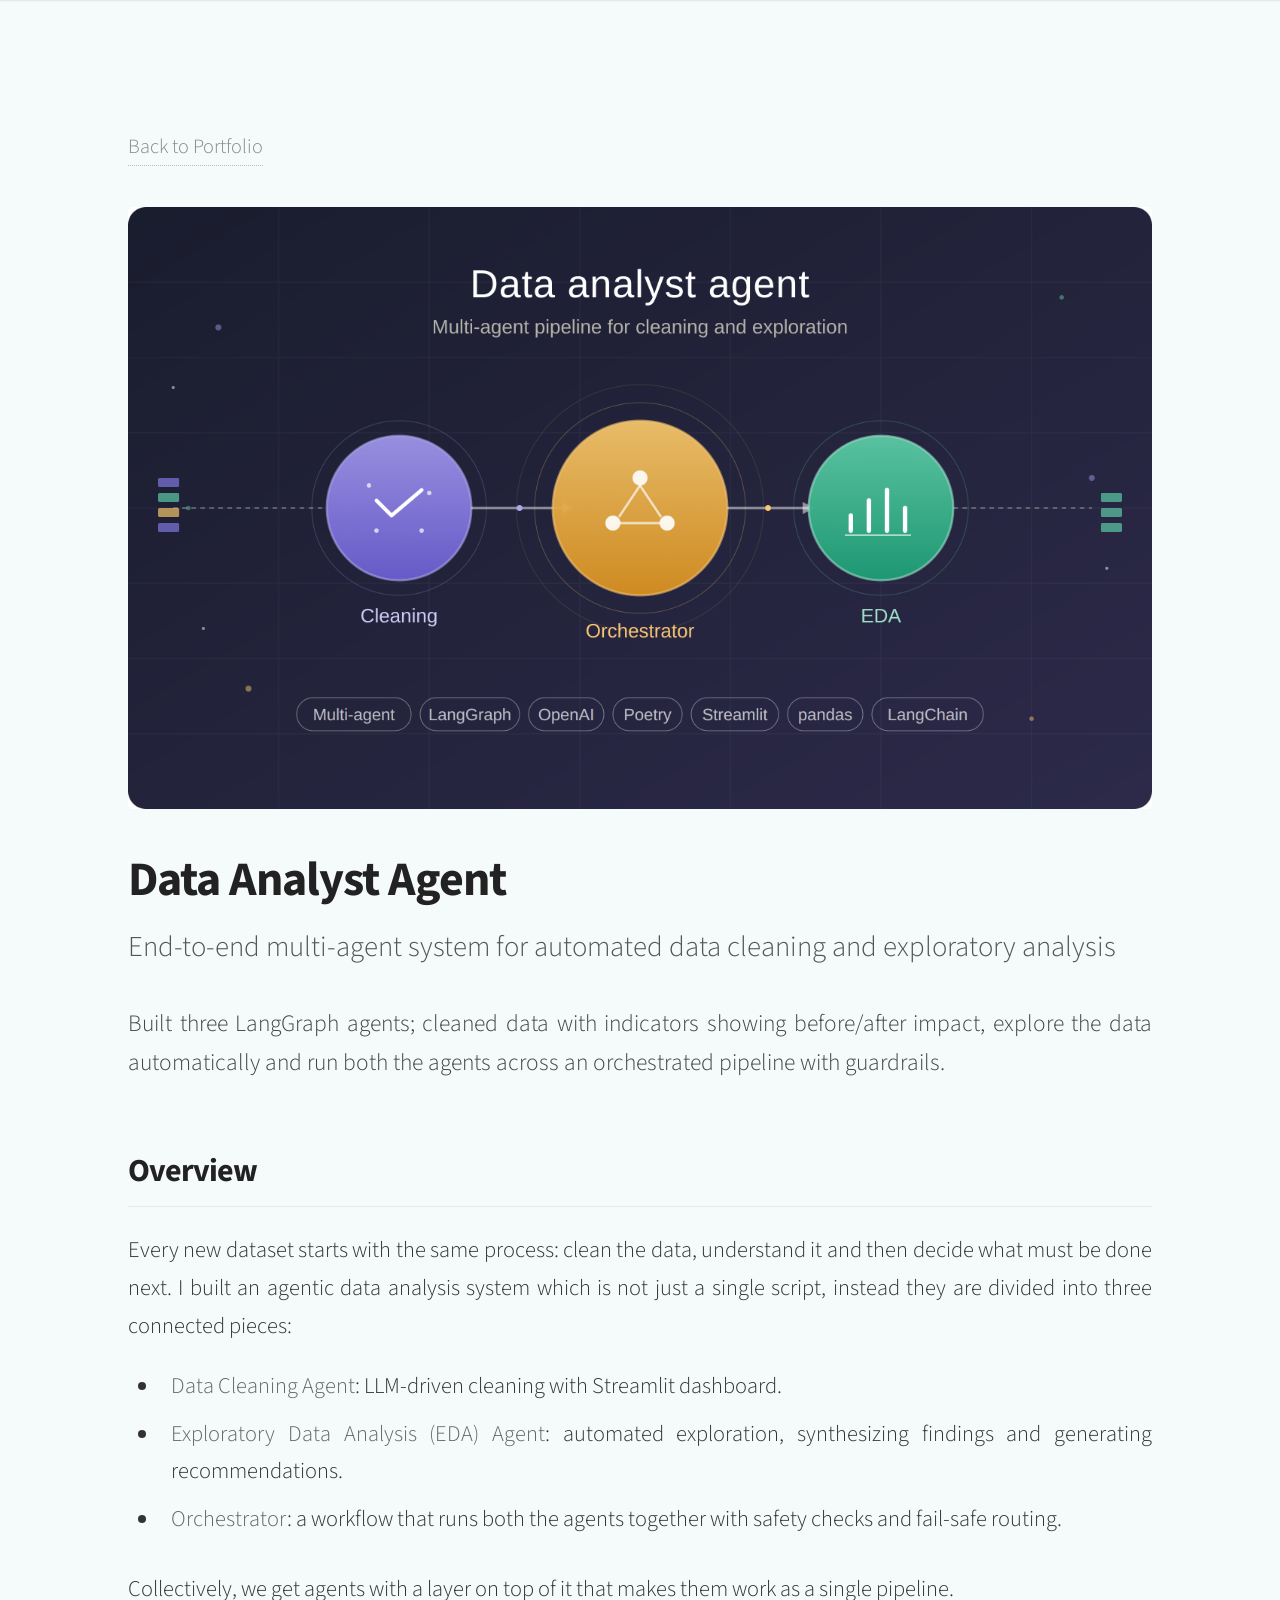
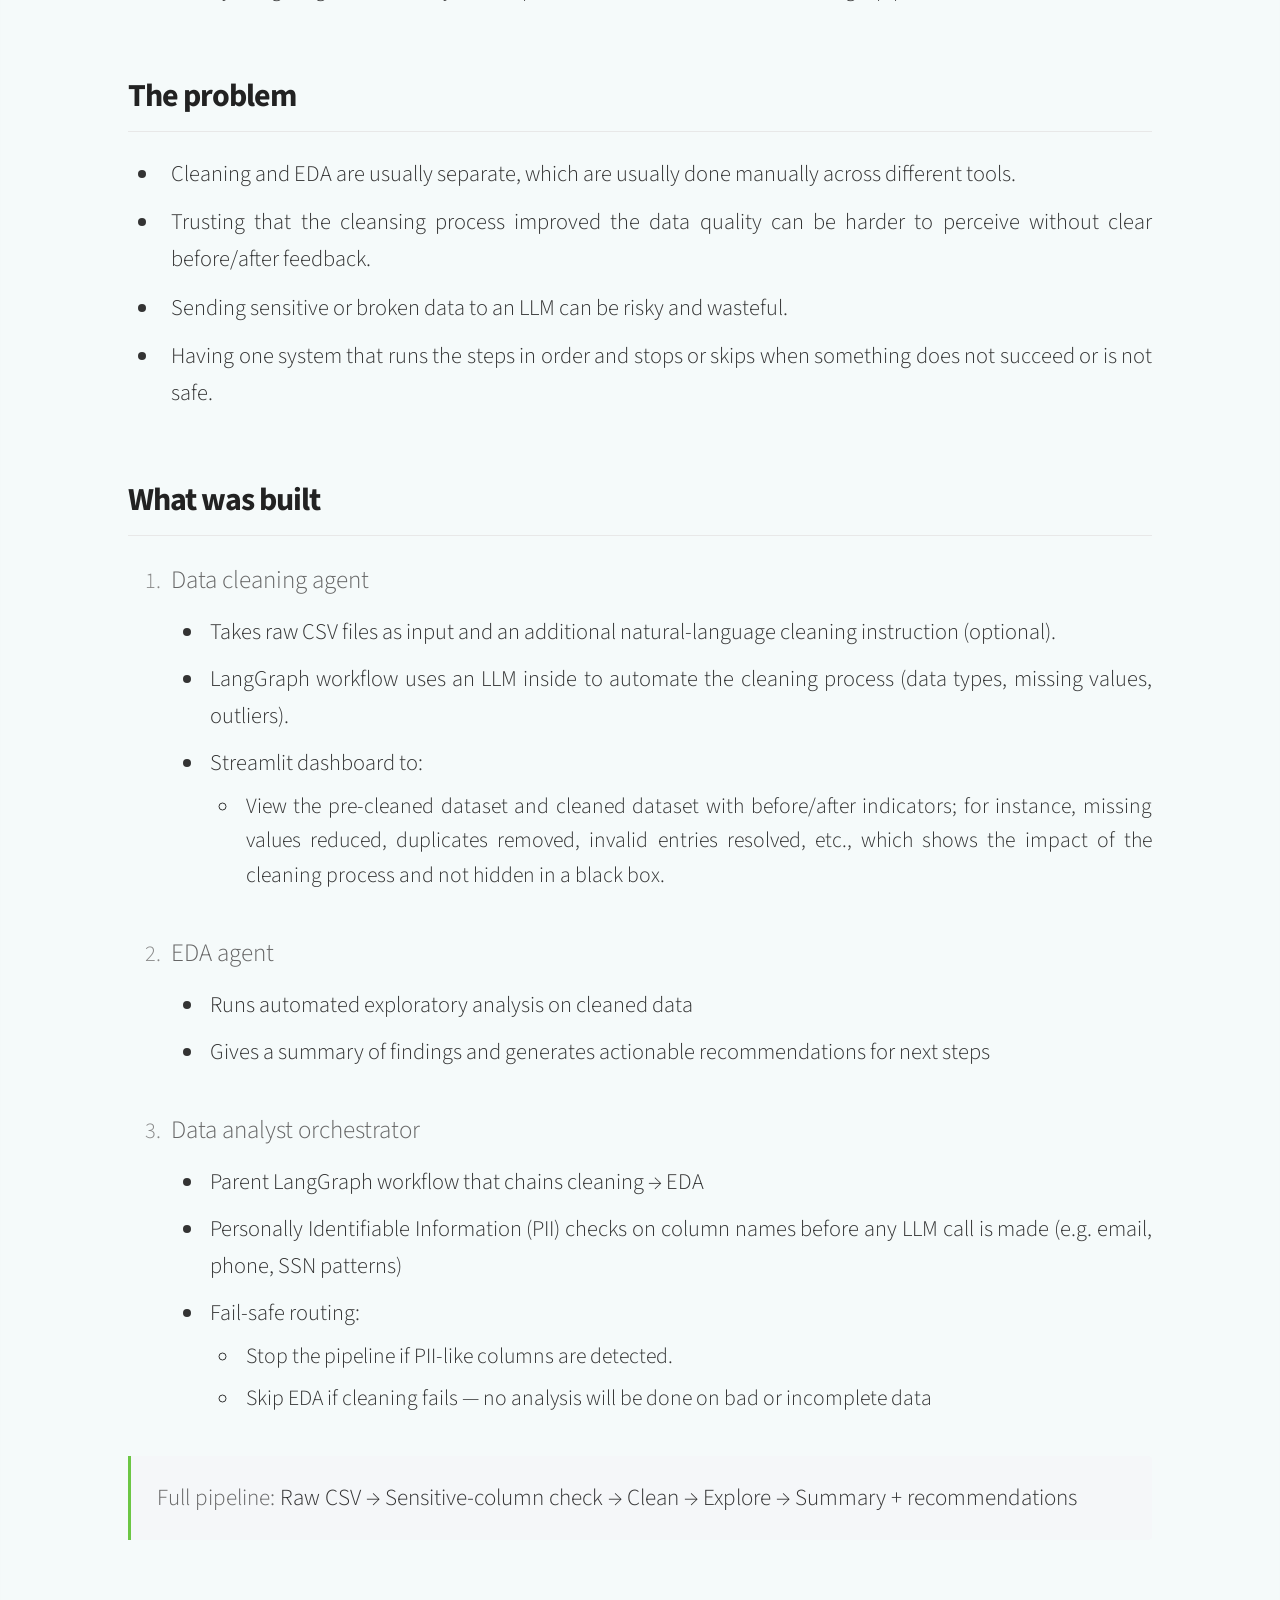
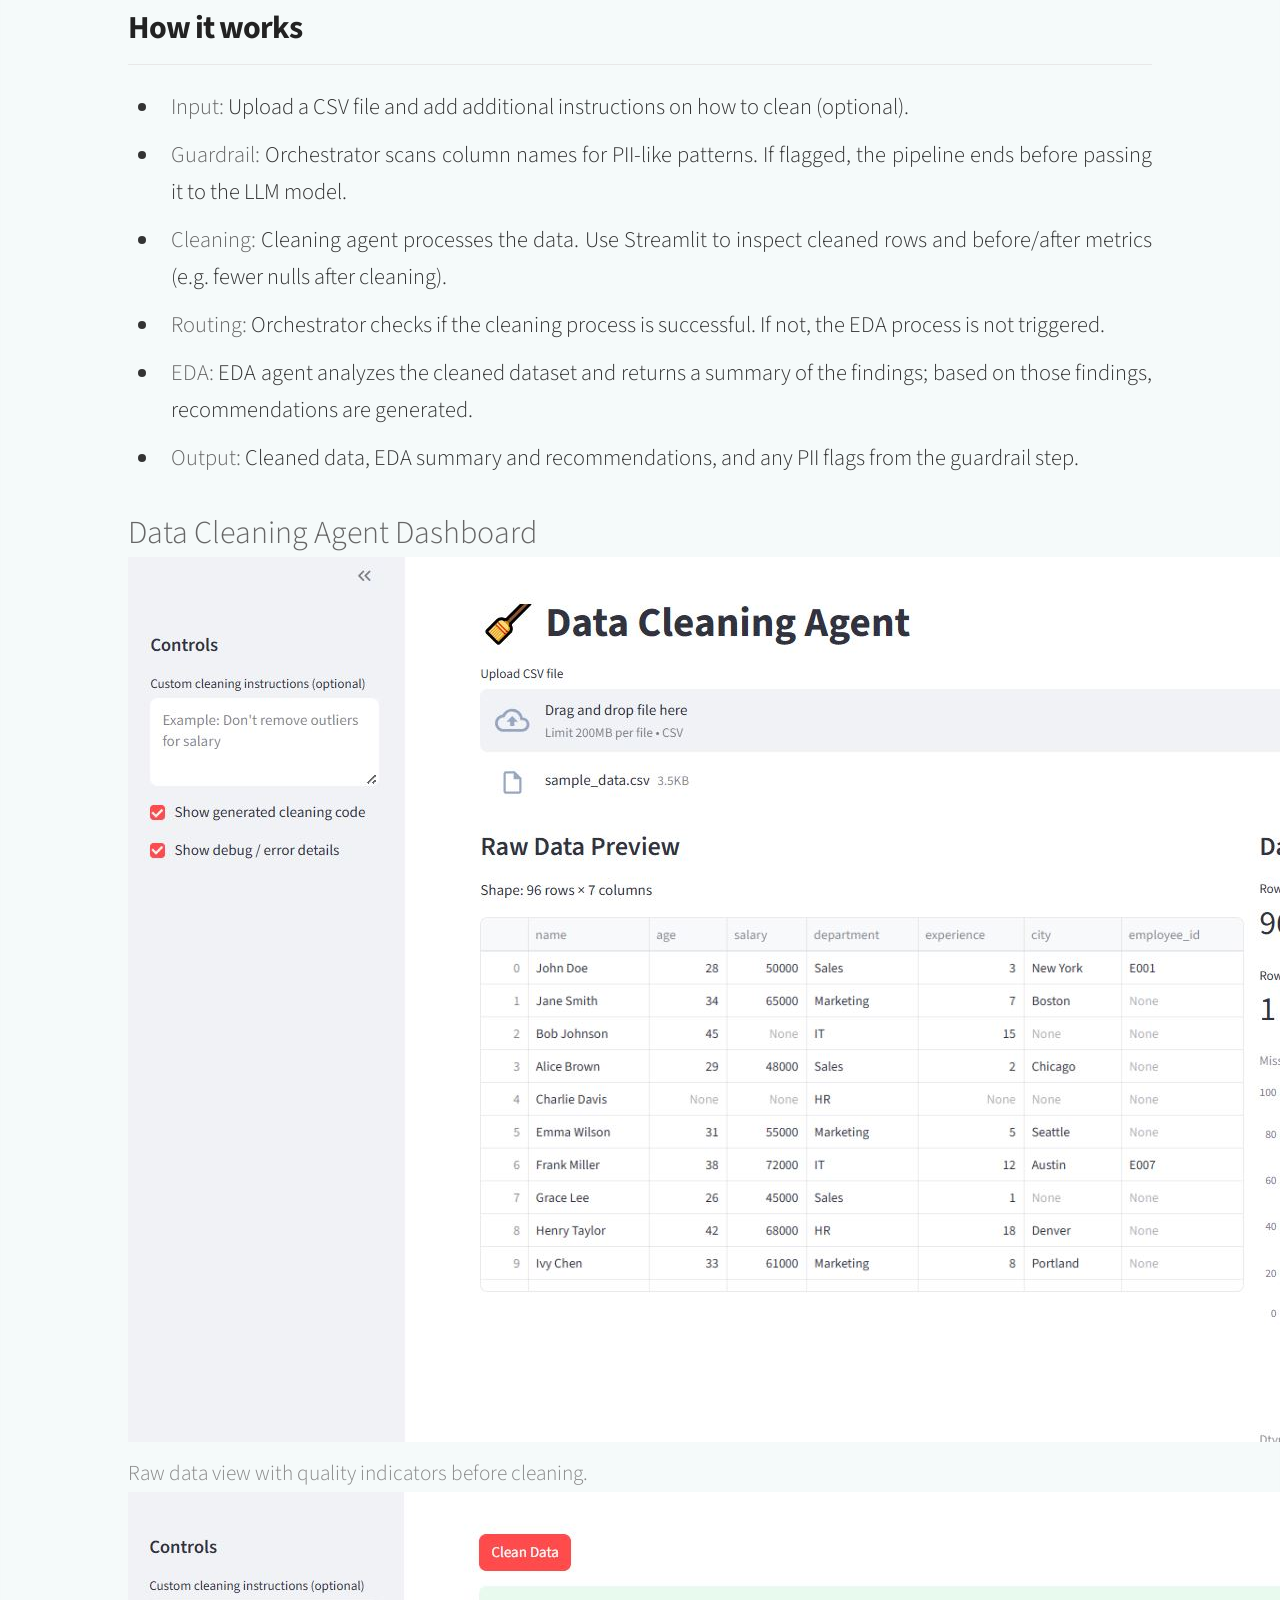
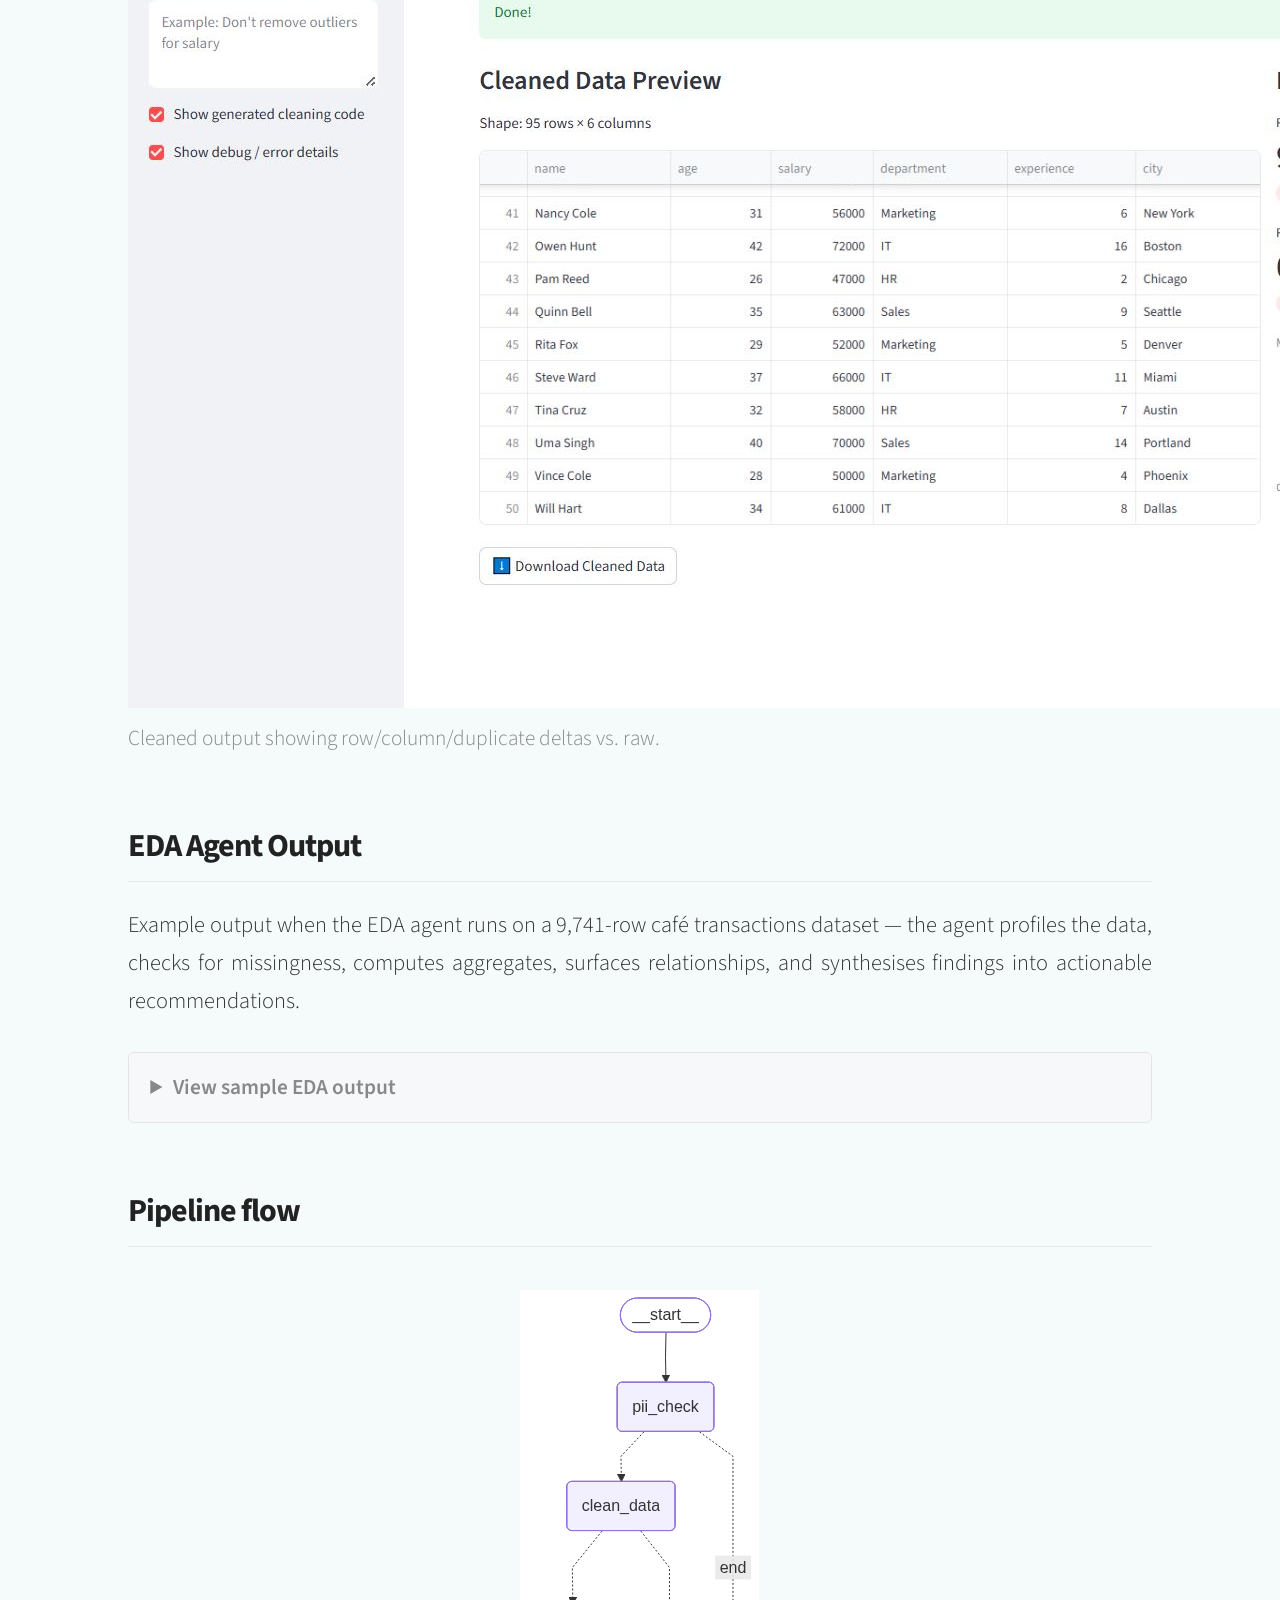
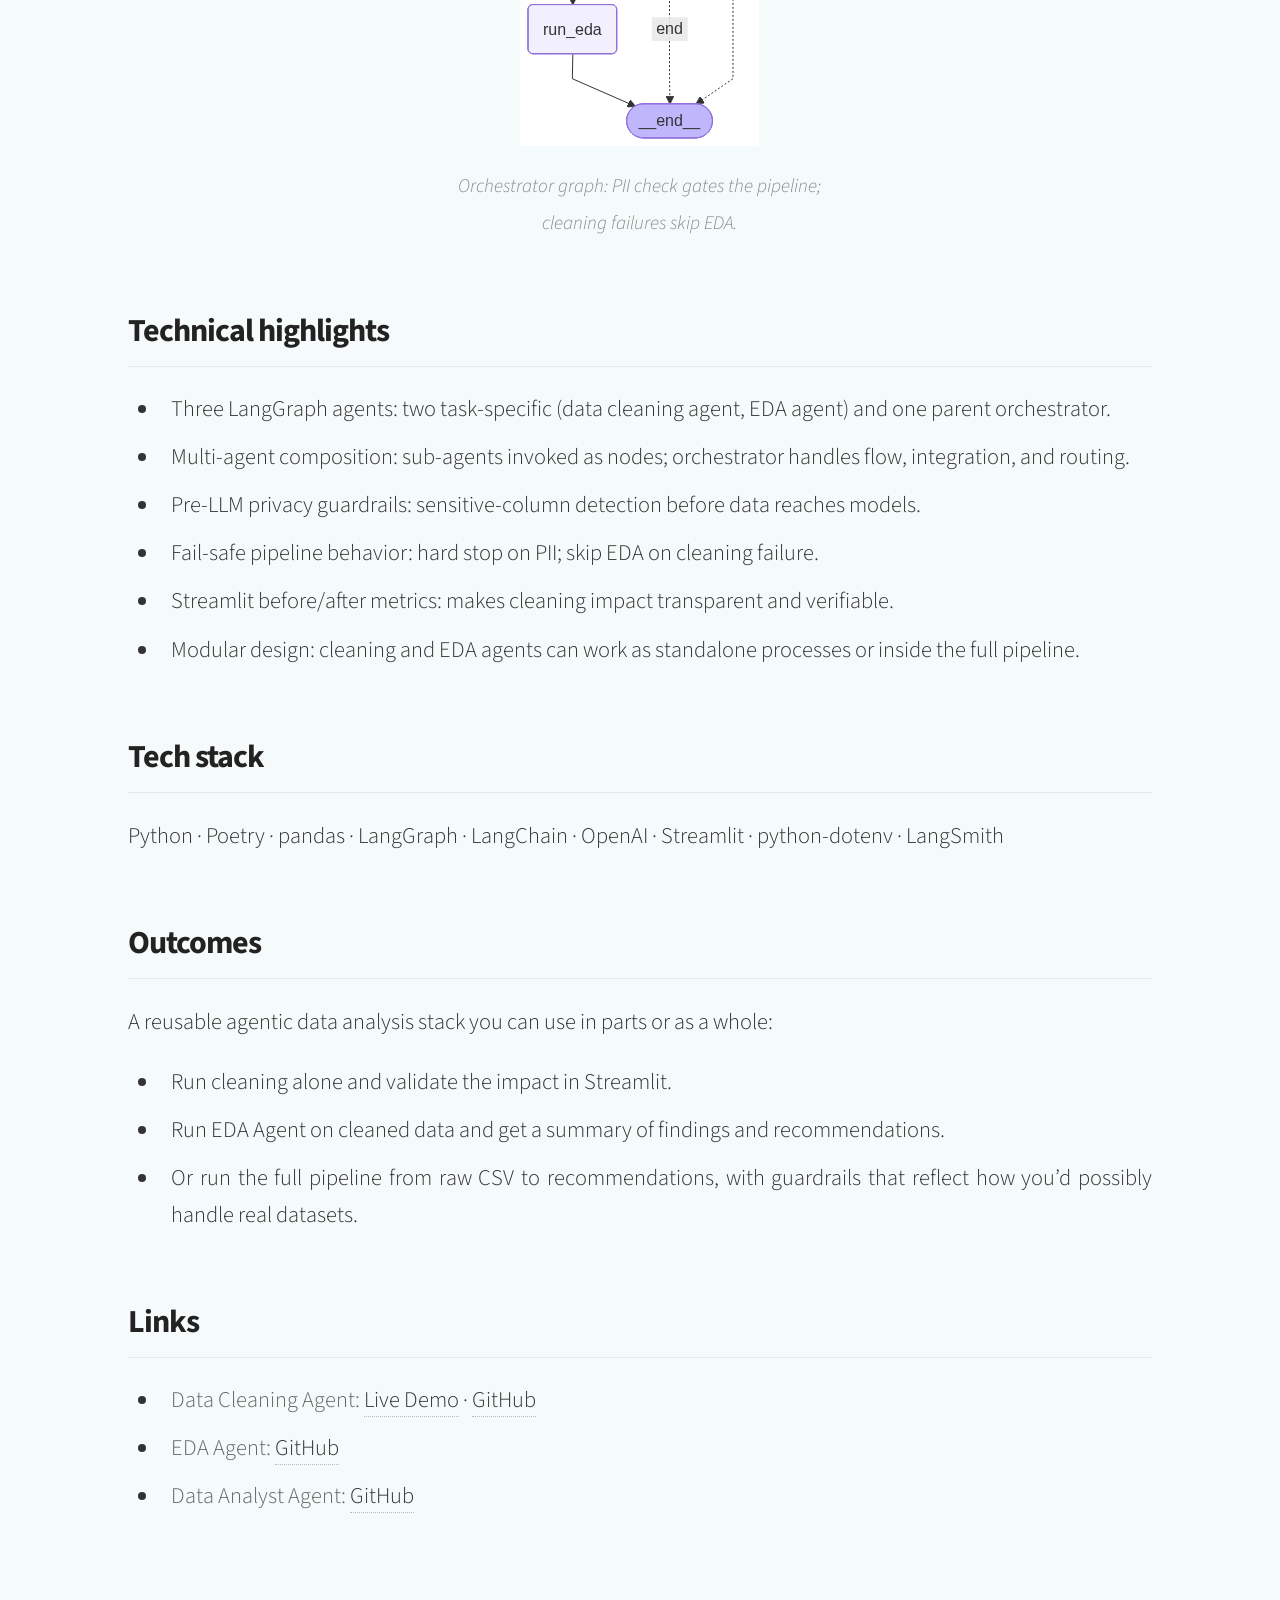
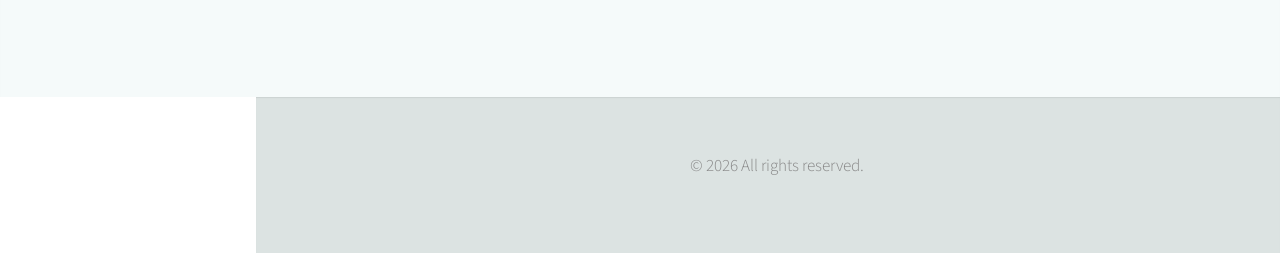
==== commit 7b0d1acb: "graph and eda sample output update" ====
--- a/data-analyst-agent.html
+++ b/data-analyst-agent.html
@@ -100,73 +100,78 @@
                         <figcaption>Cleaned output showing row/column/duplicate deltas vs. raw.</figcaption>
                     </figure>
 
-					<h3>EDA Agent Output</h3>
+					<h2>EDA Agent Output</h2>
 					<p>Example output when the EDA agent runs on a 9,741-row café transactions dataset — the agent profiles the data, checks for missingness, computes aggregates, surfaces relationships, and synthesises findings into actionable recommendations.</p>
 
 					<details class="project-eda-details">
     					<summary>View sample EDA output</summary>
-						<pre class="project-eda-output">============================================================
-							DATASET PROFILE
-							============================================================
-							shape: 9,741 rows × 6 columns
-							columns: Transaction ID, Item, Quantity, Price Per Unit, Total Spent, Transaction Date
+    					<pre class="project-eda-output">
+============================================================
+DATASET PROFILE
+============================================================
+shape: {'rows': 9741, 'columns': 6}
+columns: ['Transaction ID', 'Item', 'Quantity', 'Price Per Unit', 'Total Spent', 'Transaction Date']
+dtypes: {'Transaction ID': 'object', 'Item': 'object', 'Quantity': 'float64', 'Price Per Unit': 'float64', 'Total Spent': 'float64', 'Transaction Date': 'object'}
+numeric_distribution: dict with 3 items
+numeric_columns: ['Quantity', 'Price Per Unit', 'Total Spent']
+categorical_columns: ['Transaction ID', 'Item', 'Transaction Date']
+numeric_summary: dict with 3 items
+categorical_summary: dict with 3 items
+
+Observations:
+• The dataset contains 9741 transactions with an average quantity of approximately 3 items per transaction, indicating a consistent purchasing behavior among customers.        
+• The most frequently purchased item is juice, with 1499 transactions, while there are notable occurrences of 'unknown' and 'error' items, which may require further investigation.
 							
-							Observations:
-							  • The dataset contains 9,741 transactions with an average quantity
-								of approximately 3 items per transaction, indicating consistent
-								purchasing behavior among customers.
-							  • The most frequently purchased item is juice (1,499 transactions),
-								while notable occurrences of 'unknown' and 'error' items may
-								require further investigation.
+============================================================
+MISSINGNESS ANALYSIS
+============================================================
+total_rows: 9741
+missing_count: {'Transaction ID': 0, 'Item': 0, 'Quantity': 0, 'Price Per Unit': 0, 'Total Spent': 0, 'Transaction Date': 0}
+missing_percentage: {'Transaction ID': 0.0, 'Item': 0.0, 'Quantity': 0.0, 'Price Per Unit': 0.0, 'Total Spent': 0.0, 'Transaction Date': 0.0}
+high_missing_columns: {}
+complete_rows: 9741
+complete_rows_pct: 100.0
 							
-							============================================================
-							MISSINGNESS ANALYSIS
-							============================================================
-							complete_rows: 9,741 (100.0%)
+Observations:
+• There are no missing values in any of the columns, indicating a complete dataset with 9741 rows.
+• The dataset is fully populated, which is beneficial for analysis as it ensures that all variables are available for insights without the need for imputation.
 							
-							Observations:
-							  • No missing values in any column — the dataset is fully populated,
-								so all variables are available for analysis without imputation.
-							
-							============================================================
-							AGGREGATES ANALYSIS
-							============================================================
-							group_by: Item
-							
-							Observations:
-							  • Juice is the most popular item (1,499 purchases), followed by
-								coffee and cake — a strong preference for beverages and desserts.
-							  • Max price for juice and salad is $5.00 (premium offerings),
-								while coffee and cake sit at $3.00 (more affordable).
-							
-							============================================================
-							RELATIONSHIPS ANALYSIS
-							============================================================
-							Observations:
-							  • Strong positive correlation (0.65) between Quantity and Total Spent
-								— higher quantities lead to significantly higher spending.
-							  • Mean price range across items is 3.77, suggesting considerable
-								pricing variation that could influence purchasing behavior.
-							
-							============================================================
-							FINAL SYNTHESIS
-							============================================================
-							Summary:
-							Consistent purchasing behavior with juice leading sales, followed by
-							coffee and cake. A strong positive correlation between quantity and
-							total spent indicates higher quantities drive increased spending,
-							while pricing variation across items may influence decisions.
-							
-							Recommendations:
-							  • Investigate 'unknown' and 'error' items to understand their impact
-								on sales and customer experience.
-							  • Promote top-sellers (juice, coffee, cake) to boost sales further.
-							  • Segment customers by purchasing behavior for tailored marketing.
-							  • Refine pricing strategy for premium items (juice, salad) to
-								maximise revenue while maintaining interest.</pre>
+============================================================
+AGGREGATES ANALYSIS
+============================================================
+group_by_columns: ['Item']
+aggregates: dict with 1 items
+
+Observations:
+• Juice is the most popular item with 1499 purchases, followed closely by coffee and cake, indicating a strong preference for beverages and desserts.
+• The maximum price per unit for juice and salad is the highest at $5.00, suggesting these items may be premium offerings, while coffee and cake are more affordable at $3.00 and $3.00 respectively.
+
+============================================================
+RELATIONSHIPS ANALYSIS
+============================================================
+
+numeric_numeric_correlation: [{'feature_col1': 'Quantity', 'feature_col2': 'Total Spent', 'correlation': 0.6546}, {'feature_col1': 'Price Per Unit', 'feature_col2': 'Total Spent', 'correlation': 0.5785}]
+numeric_categorical_mean_range: [{'numeric_feature': 'Quantity', 'categorical_feature': 'Item', 'mean_range': 0.5285373385738352, 'relative_mean_range': np.float64(0.17752162661360352)}, {'numeric_feature': 'Price Per Unit', 'categorical_feature': 'Item', 'mean_range': 3.7670329670329674, 'relative_mean_range': np.float64(1.2983058761960882)}, {'numeric_feature': 'Total Spent', 'categorical_feature': 'Item', 'mean_range': 8.936996336996337, 'relative_mean_range': np.float64(1.057722011781632)}]
+
+Observations:
+• There is a strong positive correlation (0.6546) between Quantity and Total Spent, indicating that as the quantity of items purchased increases, the total amount spent also tends to increase significantly.
+• The mean range for Price Per Unit across different items is notably high (3.77), suggesting that there is considerable variation in pricing among the items, which could influence purchasing behavior.
+
+============================================================
+FINAL SYNTHESIS
+============================================================
+
+Summary:
+The analysis reveals a consistent purchasing behavior among customers, with juice being the most popular item, followed by coffee and cake. A strong positive correlation exists between quantity purchased and total spent, indicating that higher quantities lead to increased spending, while significant price variation among items suggests potential influences on purchasing decisions.
+
+Recommendations:
+• Investigate the occurrences of 'unknown' and 'error' items to understand their impact on sales and customer experience.
+• Consider promotional strategies for juice, coffee, and cake, as they are the top-selling items, to further boost sales.
+• Analyze customer segments based on purchasing behavior to tailor marketing efforts and product offerings more effectively.
+• Explore pricing strategies for premium items like juice and salad to maximize revenue while maintaining customer interest.</pre>
 						</details>
 
-					<h3>Pipeline flow</h3>
+					<h2>Pipeline flow</h2>
                     <figure class="project-graph">
                     	<img src="images/data_analyst_agent_graph.png" alt="LangGraph orchestrator showing PII check, clean_data, and run_eda nodes with fail-safe routing to end" />
                     	<figcaption>Orchestrator graph: PII check gates the pipeline; cleaning failures skip EDA.</figcaption>
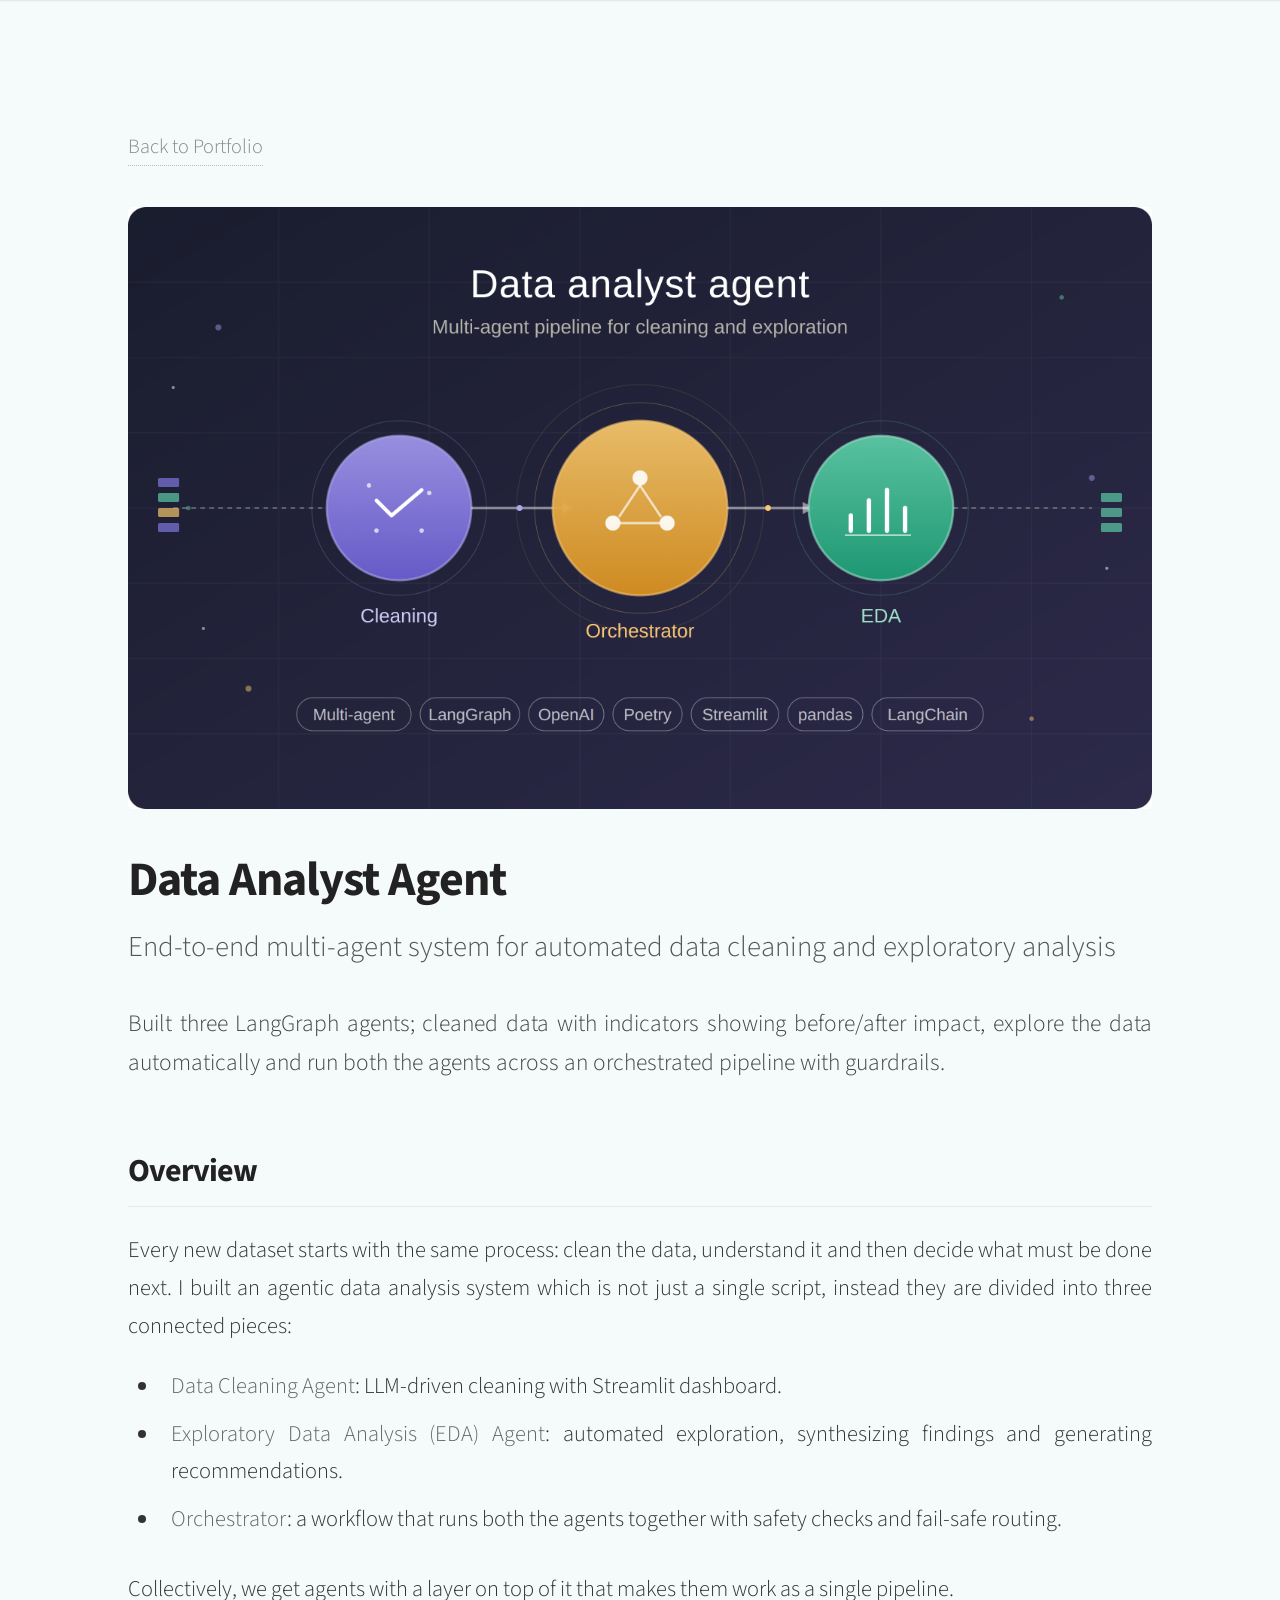
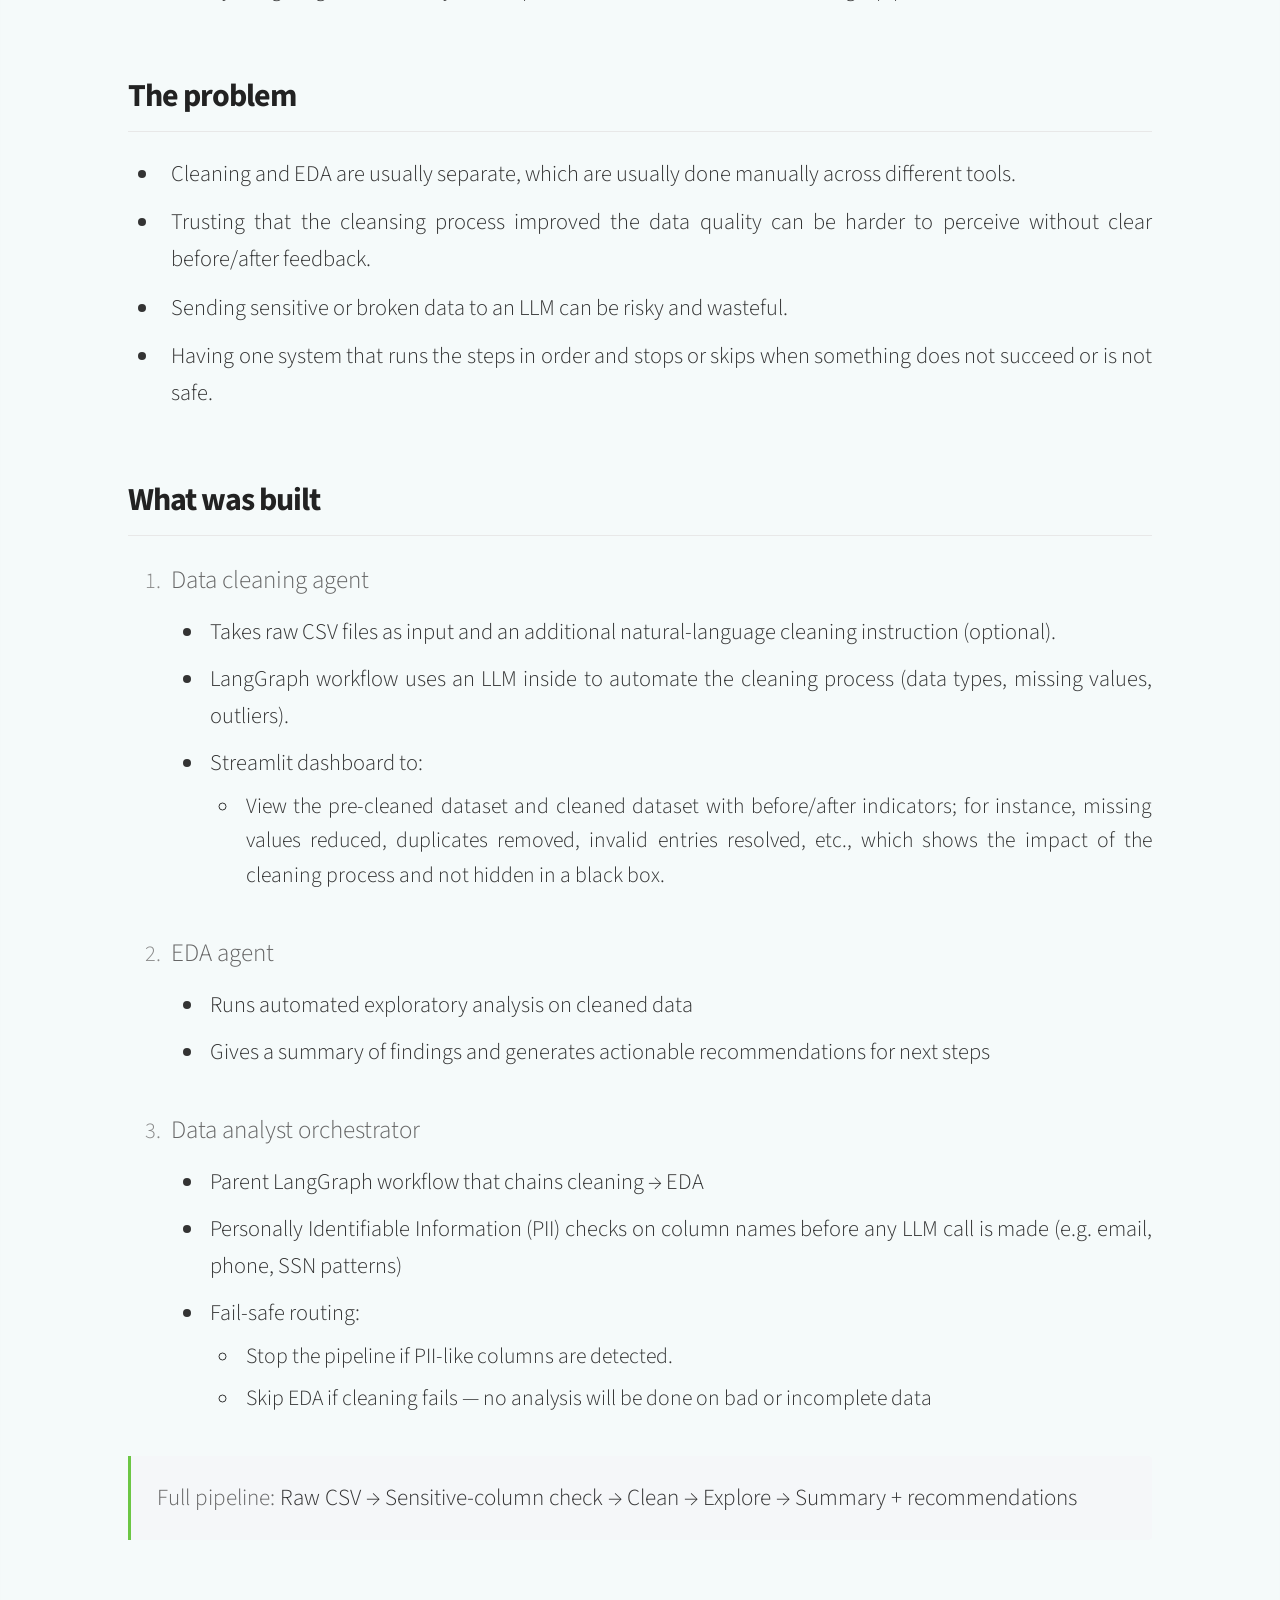
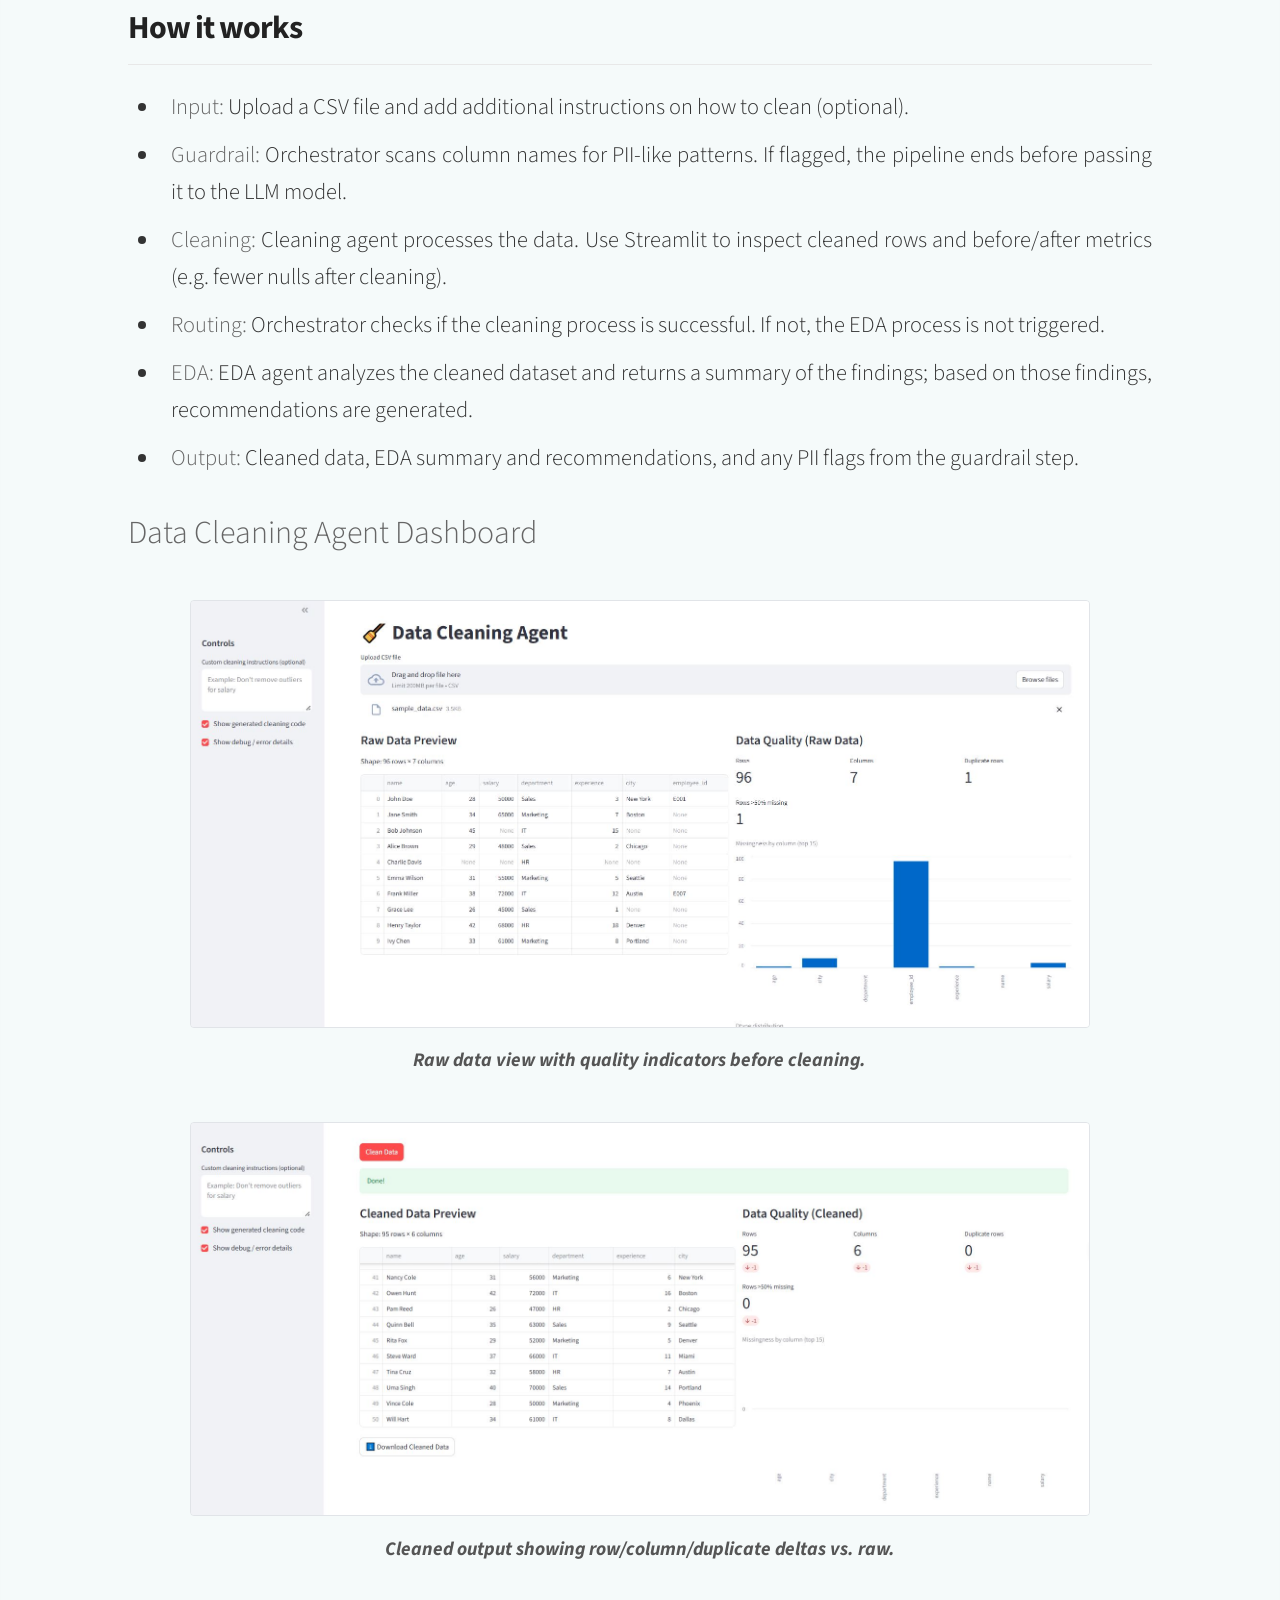
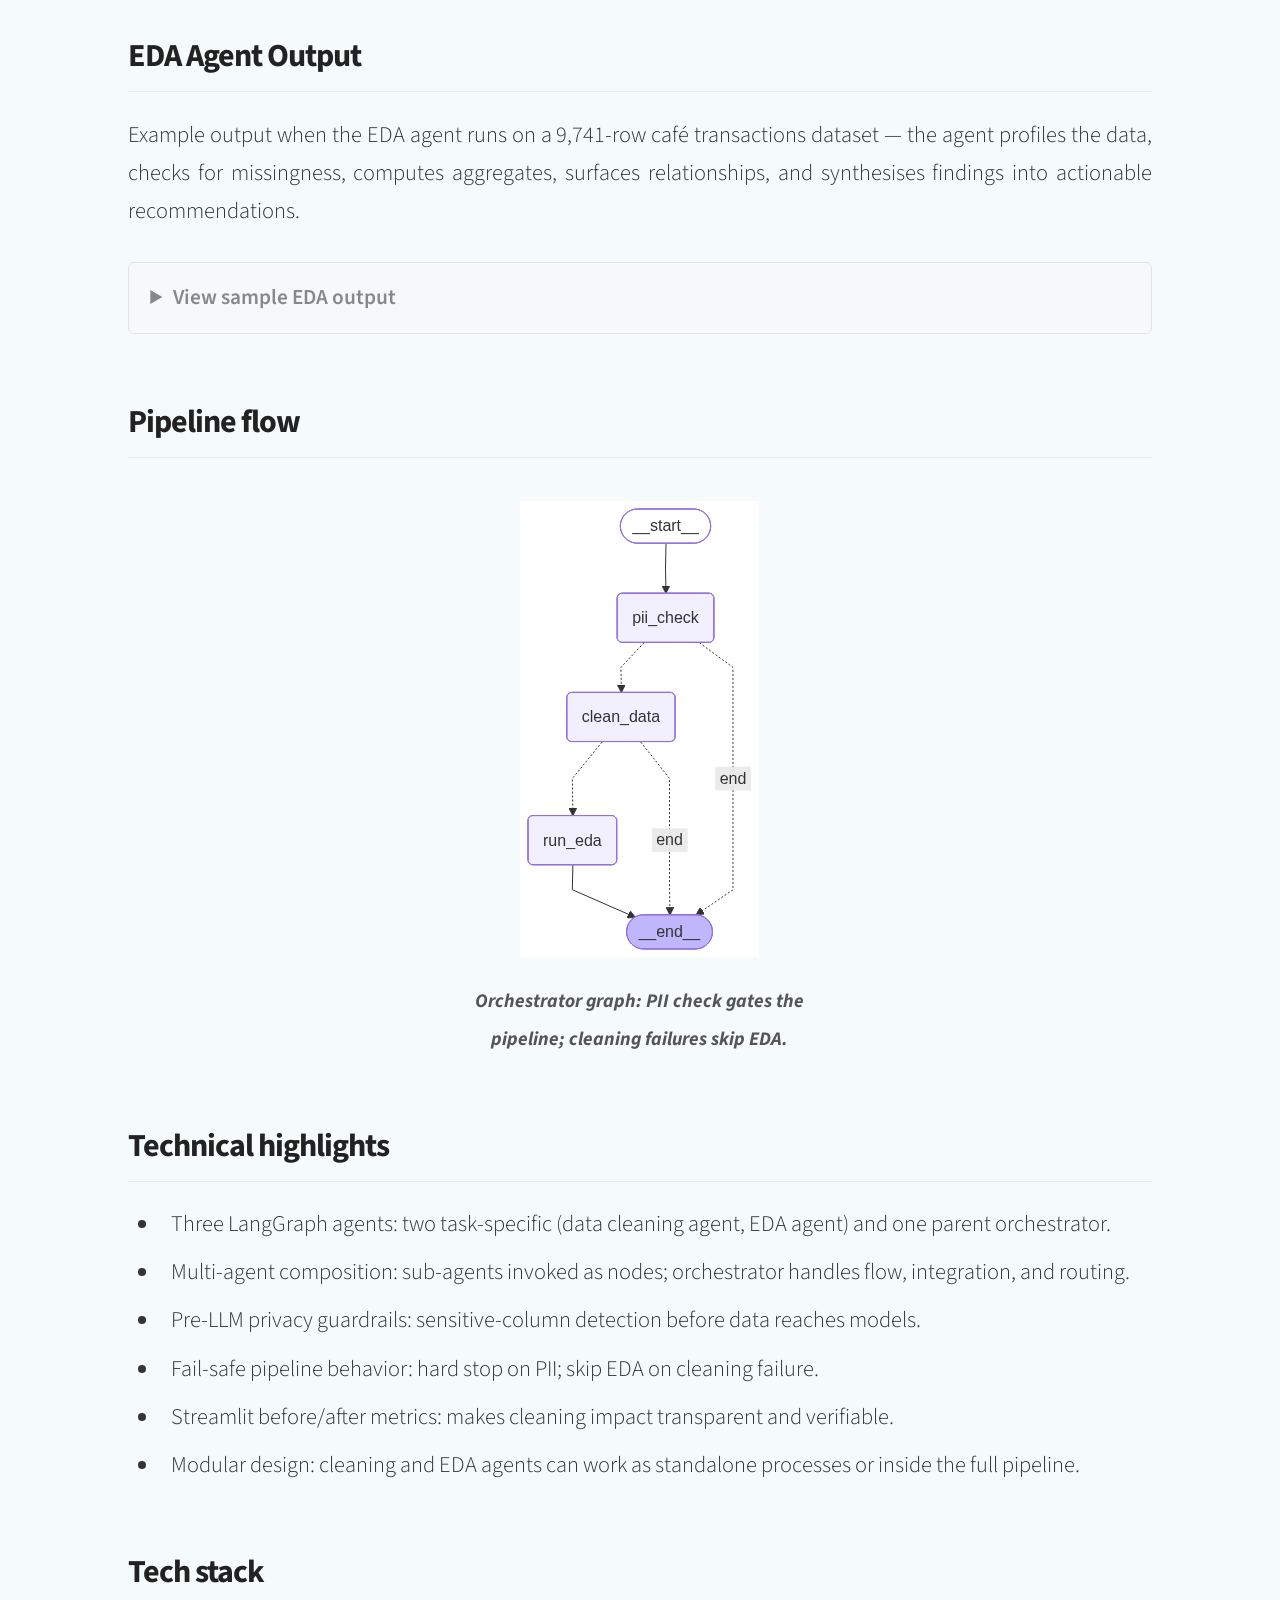
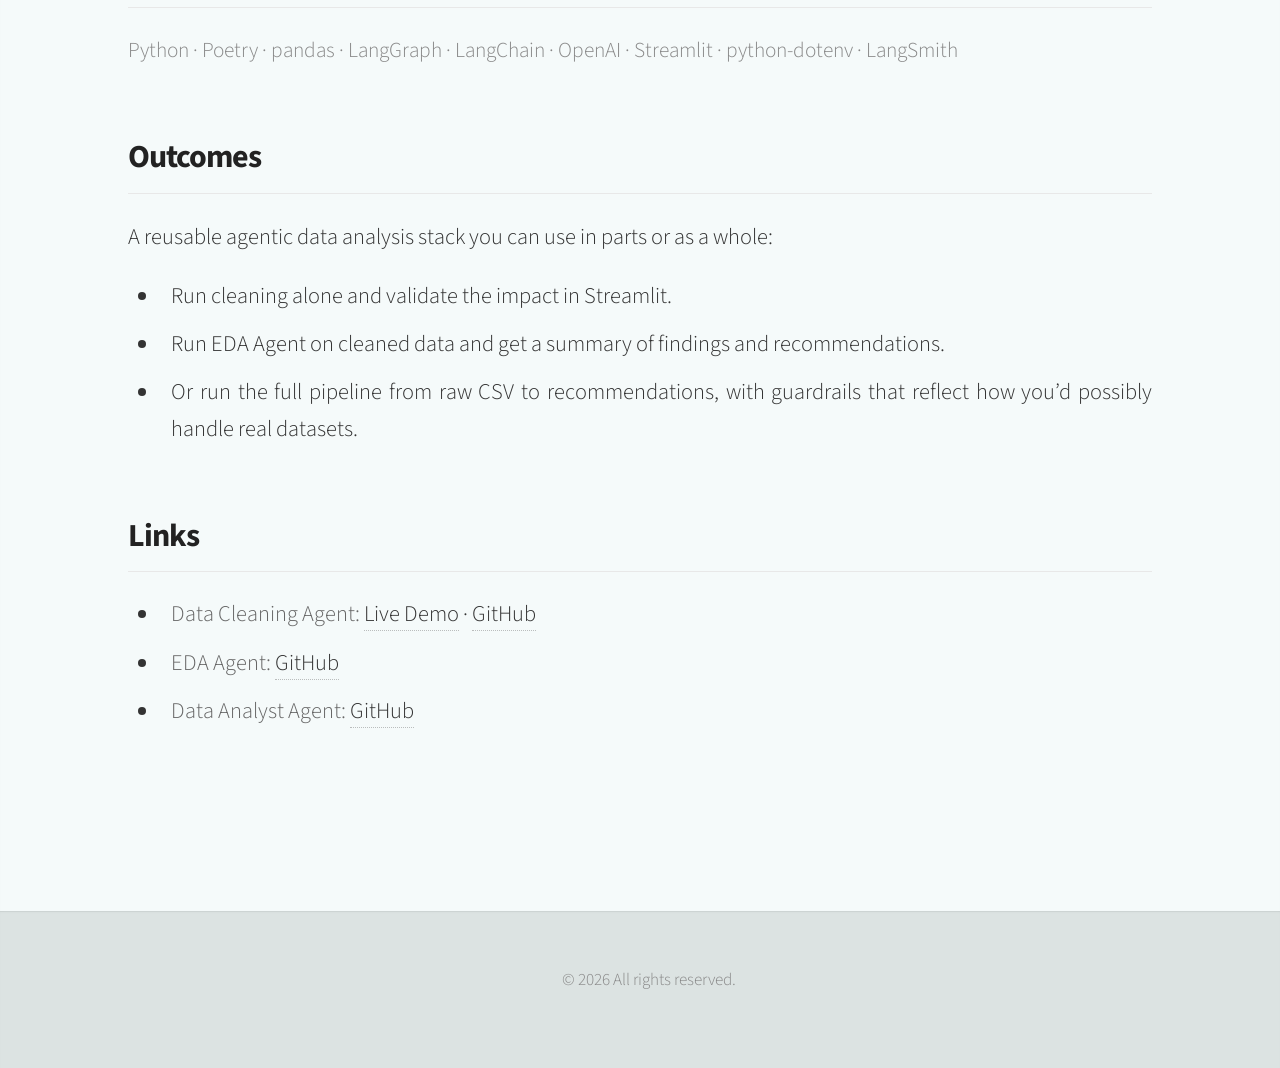
==== commit 9c4bdc80: "slabot portfolio page" ====
--- a/data-analyst-agent.html
+++ b/data-analyst-agent.html
@@ -188,7 +188,7 @@
 					</ul>
 
 					<h2>Tech stack</h2>
-					<p>Python · Poetry · pandas · LangGraph · LangChain · OpenAI · Streamlit · python-dotenv · LangSmith</p>
+					<class="project-tech-stack">Python · Poetry · pandas · LangGraph · LangChain · OpenAI · Streamlit · python-dotenv · LangSmith</p>
 
 					<h2>Outcomes</h2>
 					<p>A reusable agentic data analysis stack you can use in parts or as a whole:</p>
--- a/assets/css/project.css
+++ b/assets/css/project.css
@@ -1,5 +1,14 @@
 body.project-page #main > section {
 	text-align: left;
+}
+
+body.project-page #main {
+	margin-left: 0;
+	width: 100%;
+}
+
+body.project-page #footer {
+	margin-left: 0;
 }
 /* Placeholder until project image is added (remove span when using img) */
 .image-placeholder {
@@ -28,10 +37,12 @@
     height: auto;
 }
 .project-graph figcaption {
-    font-size: 0.9em;
-    color: #888;
-    margin-top: 0.5em;
-    font-style: italic;
+	font-size: 0.9em;
+	color: #555;
+	margin-top: 0.75em;
+	font-style: italic;
+	font-weight: bold;
+	text-align: center;
 }
 
 .project-detail .project-hero-image .image-placeholder {
@@ -176,6 +187,17 @@
 	background: #f5f7f9;
 	border-left: 3px solid #6cc644;
 	border-radius: 0 4px 4px 0;
+}
+
+.project-tech-stack {
+	font-size: 1em;
+	line-height: 1.8;
+	margin: 0.5em 0 0 0;
+	padding: 1em 1.25em;
+	background: #f5f7f9;
+	border-radius: 4px;
+	color: #333;
+	text-align: left;
 }
 
 .project-eda-details {
@@ -214,6 +236,31 @@
 	text-align: left;
 }
 
+.project-screenshots {
+	margin: 2em auto;
+	max-width: 100%;
+	width: 900px;
+	text-align: center;
+}
+
+.project-screenshots img {
+	max-width: 100%;
+	height: auto;
+	display: block;
+	margin: 0 auto;
+	border: 1px solid #e1e4e8;
+	border-radius: 4px;
+}
+
+.project-screenshots figcaption {
+	font-size: 0.9em;
+	color: #555;
+	margin-top: 0.75em;
+	font-style: italic;
+	font-weight: bold;
+	text-align: center;
+}
+
 @media screen and (max-width: 736px) {
 	.project-detail {
 		padding: 2em 1.25em 3em;
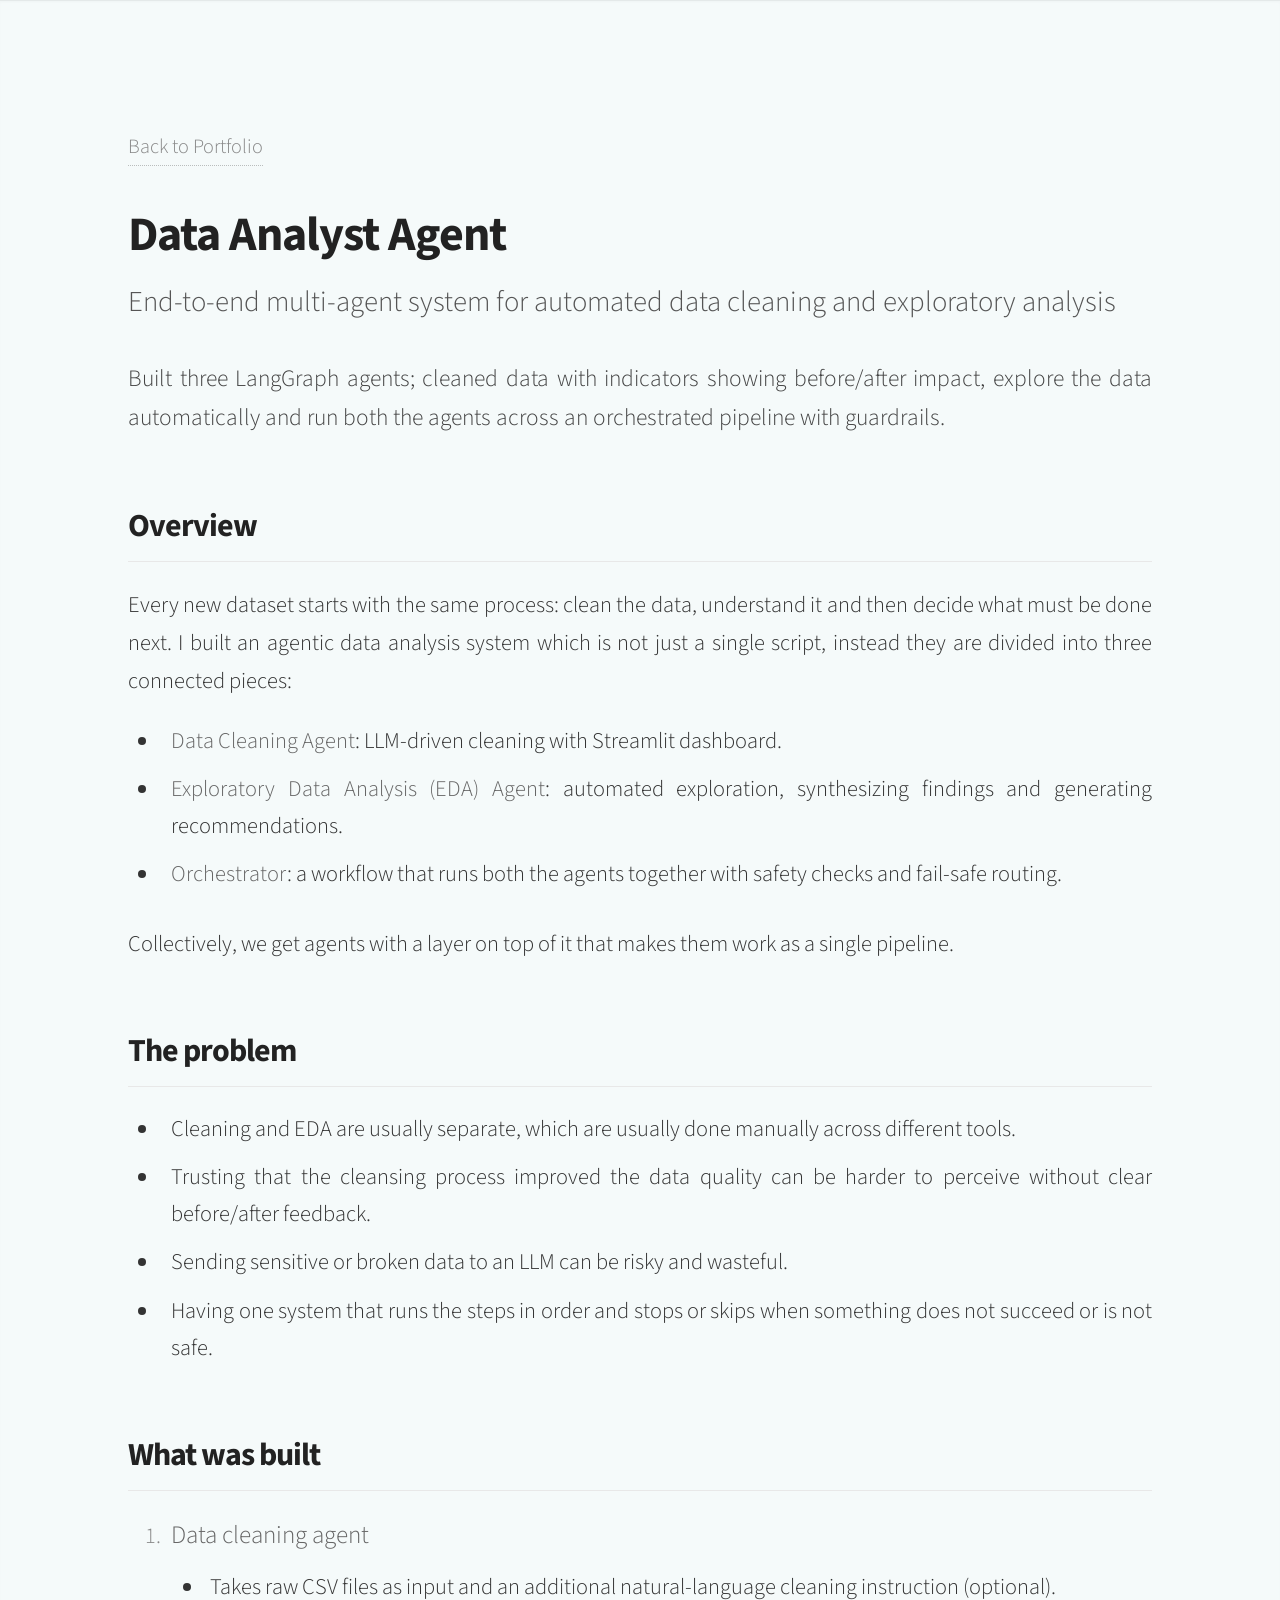
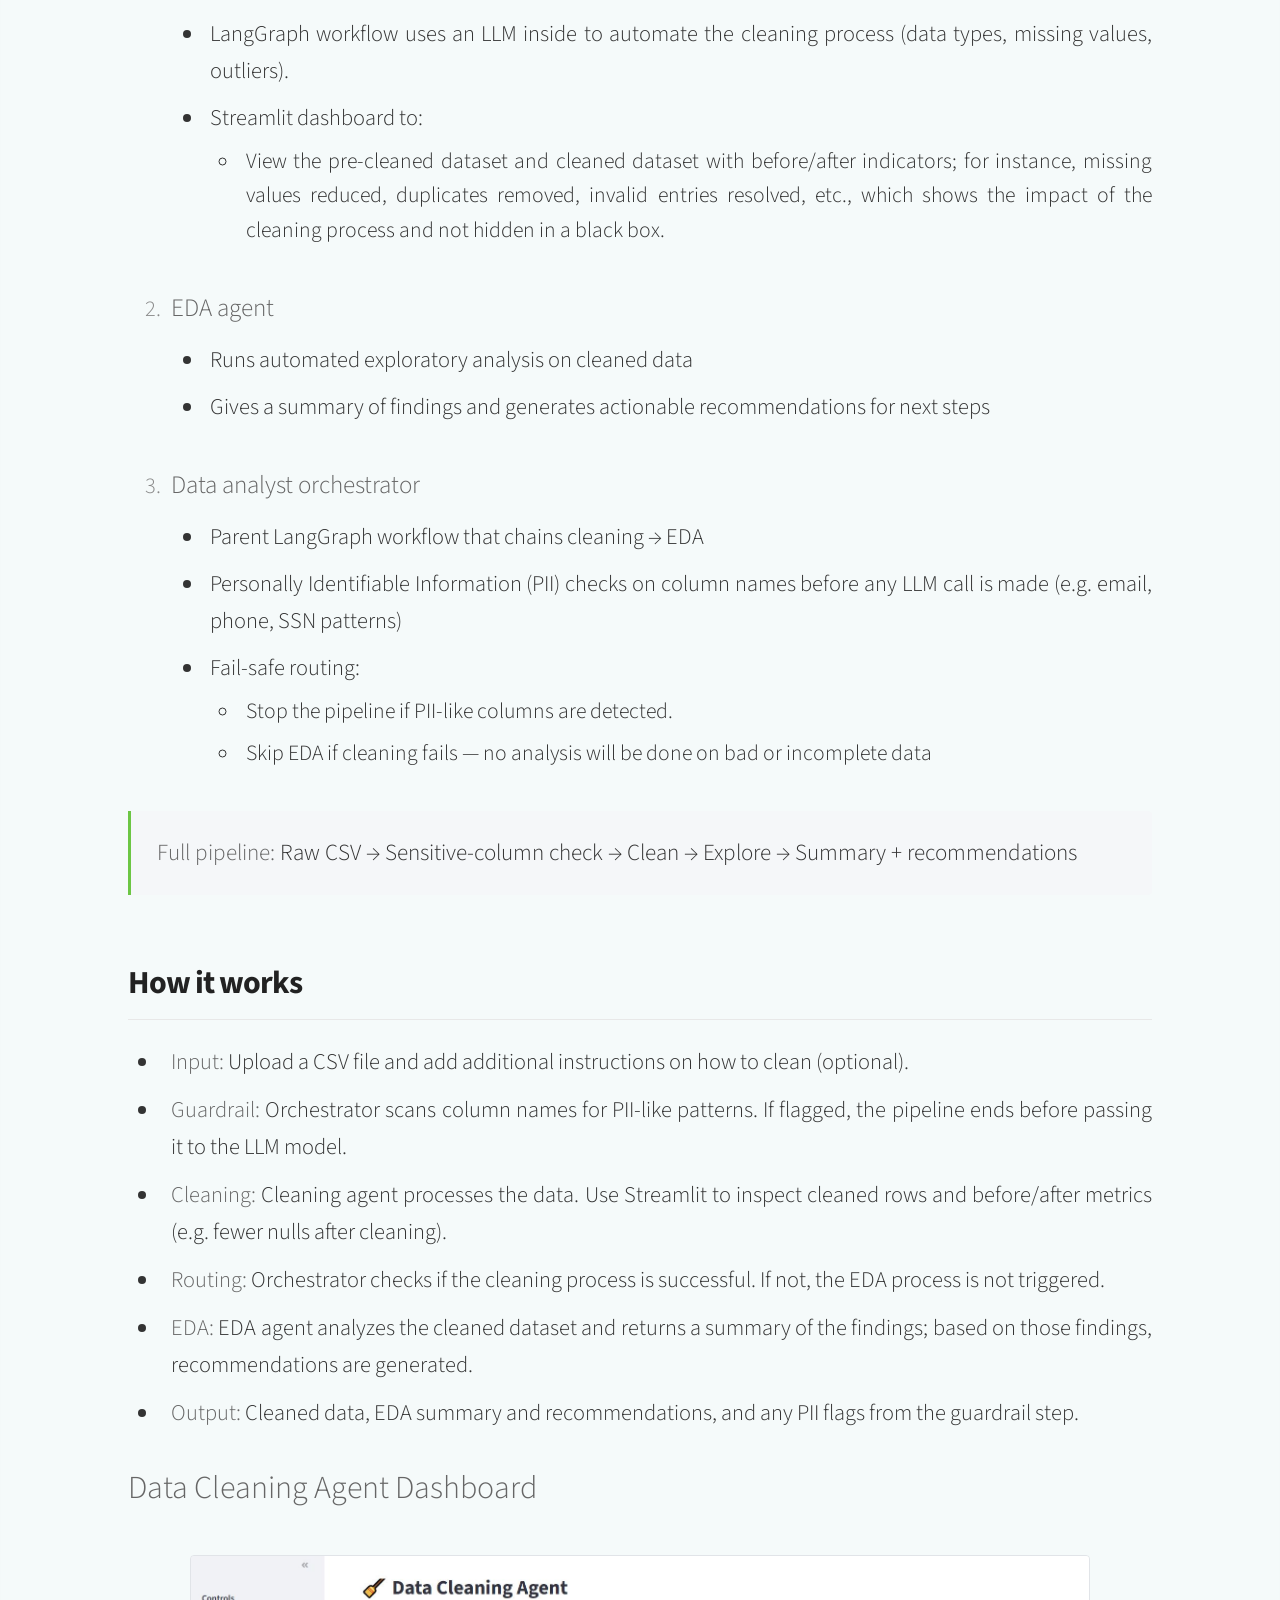
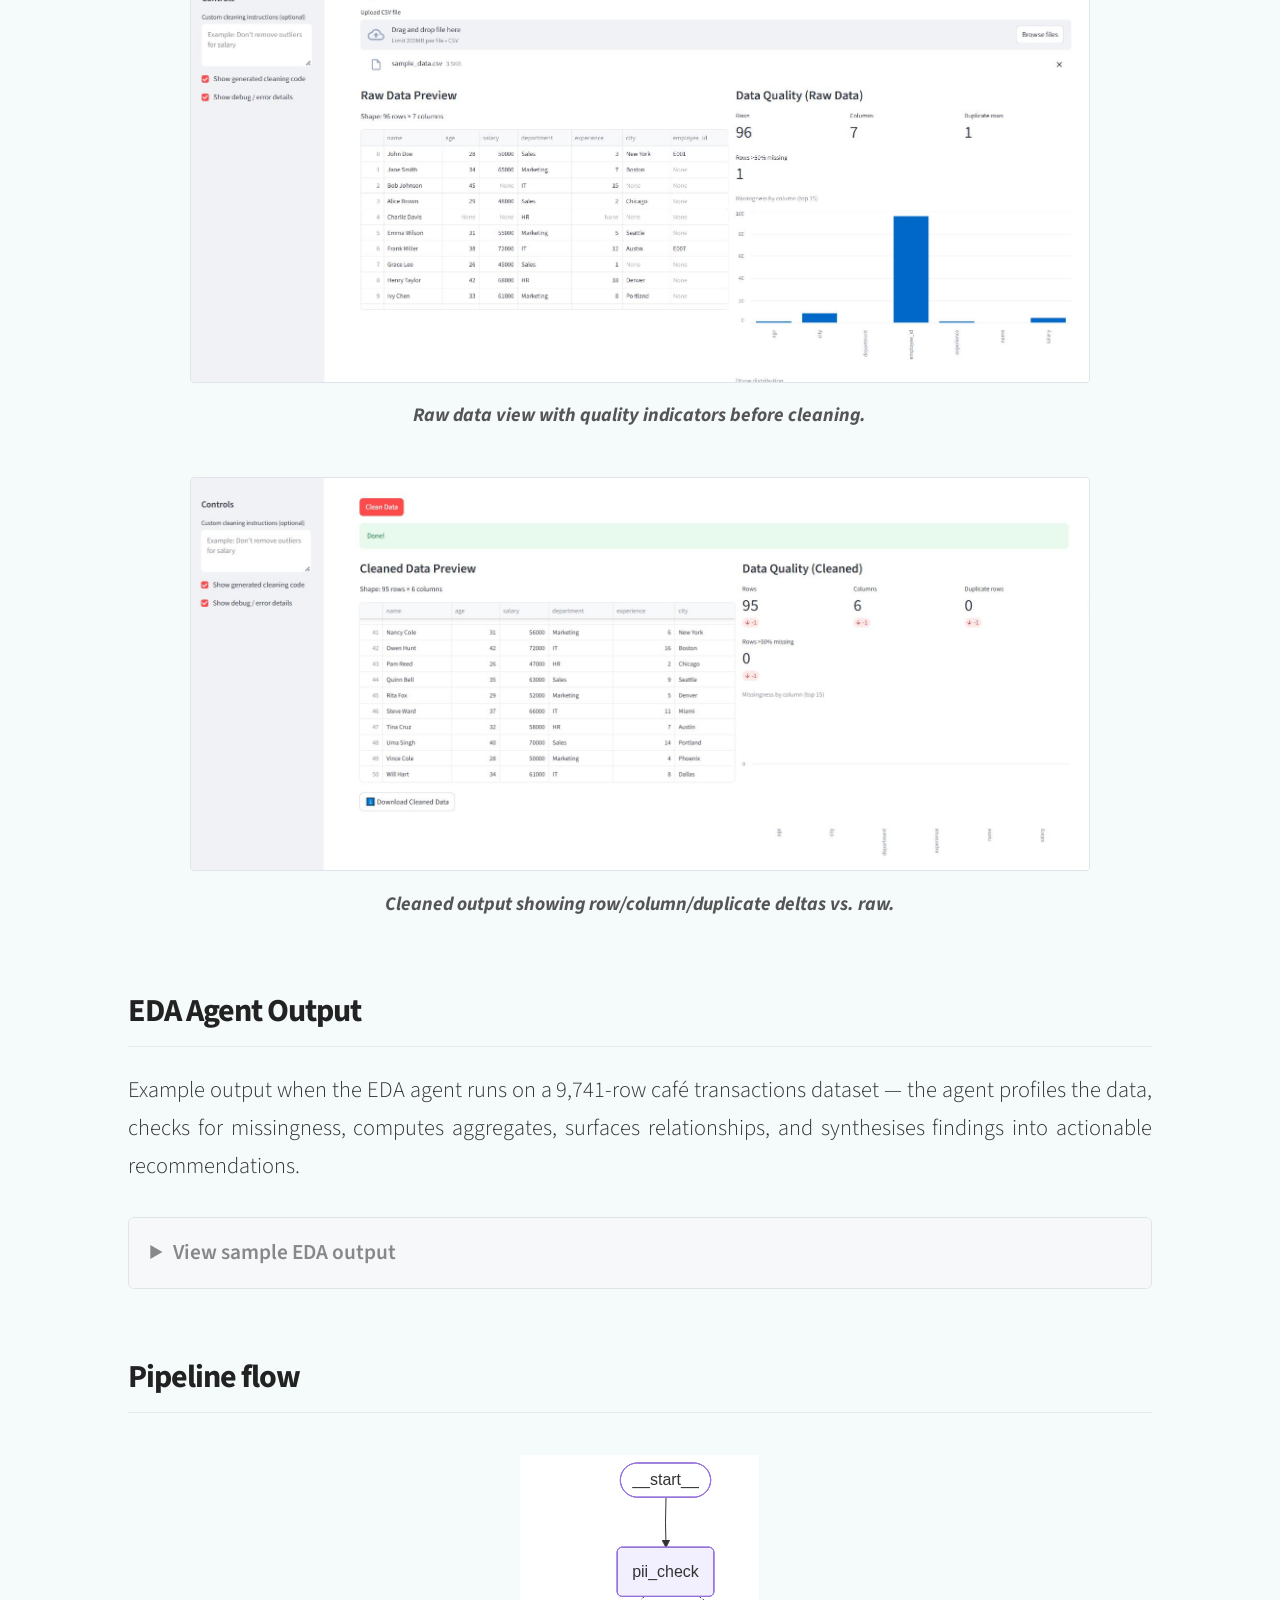
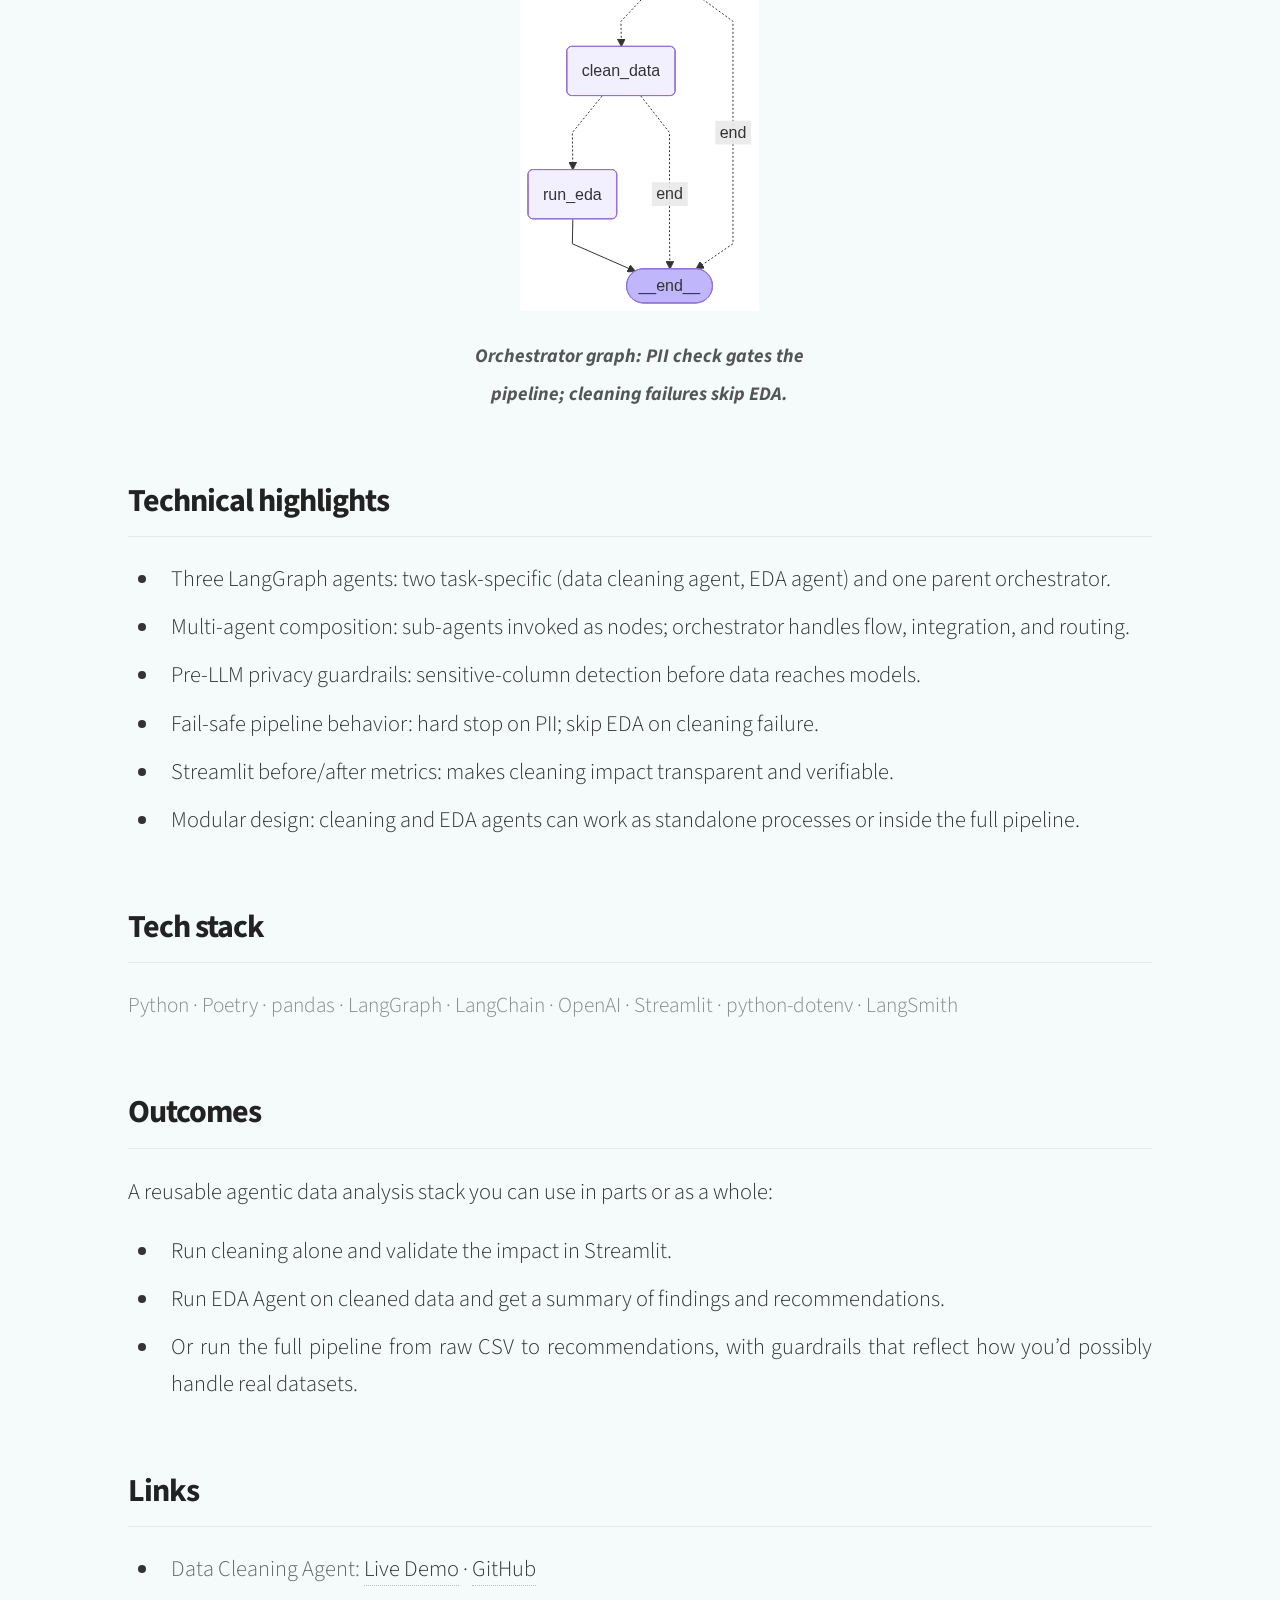
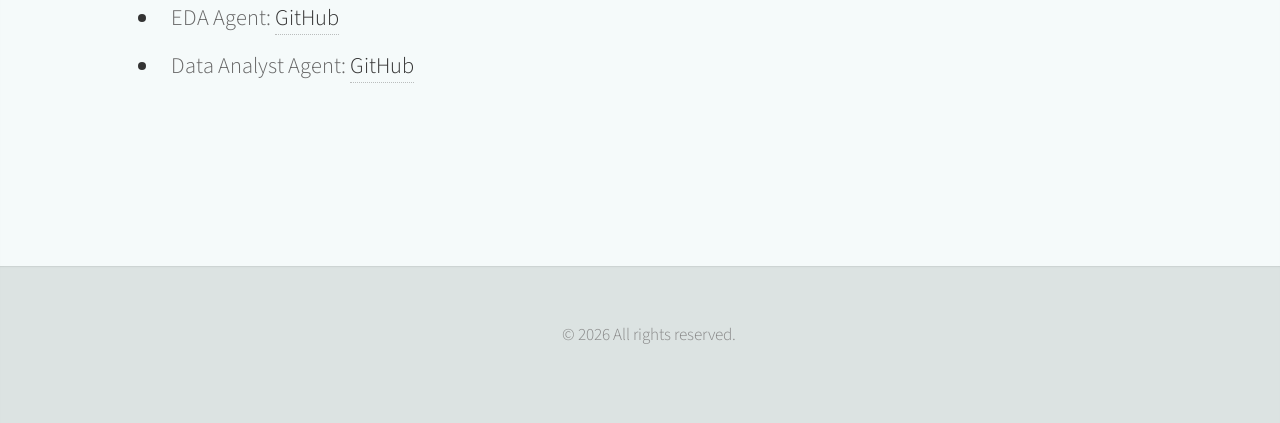
==== commit fe6519fd: "removed the index card image" ====
--- a/data-analyst-agent.html
+++ b/data-analyst-agent.html
@@ -14,10 +14,6 @@
 				<div class="project-detail">
 
 					<a href="index.html#portfolio" class="back-link icon solid fa-arrow-left"> Back to Portfolio</a>
-
-					<div class="project-hero-image">
-						<img src="images/data_analyst_agent_cover.png" alt="Data Analyst Agent" />
-					</div>
 
 					<header>
 						<h1>Data Analyst Agent</h1>
